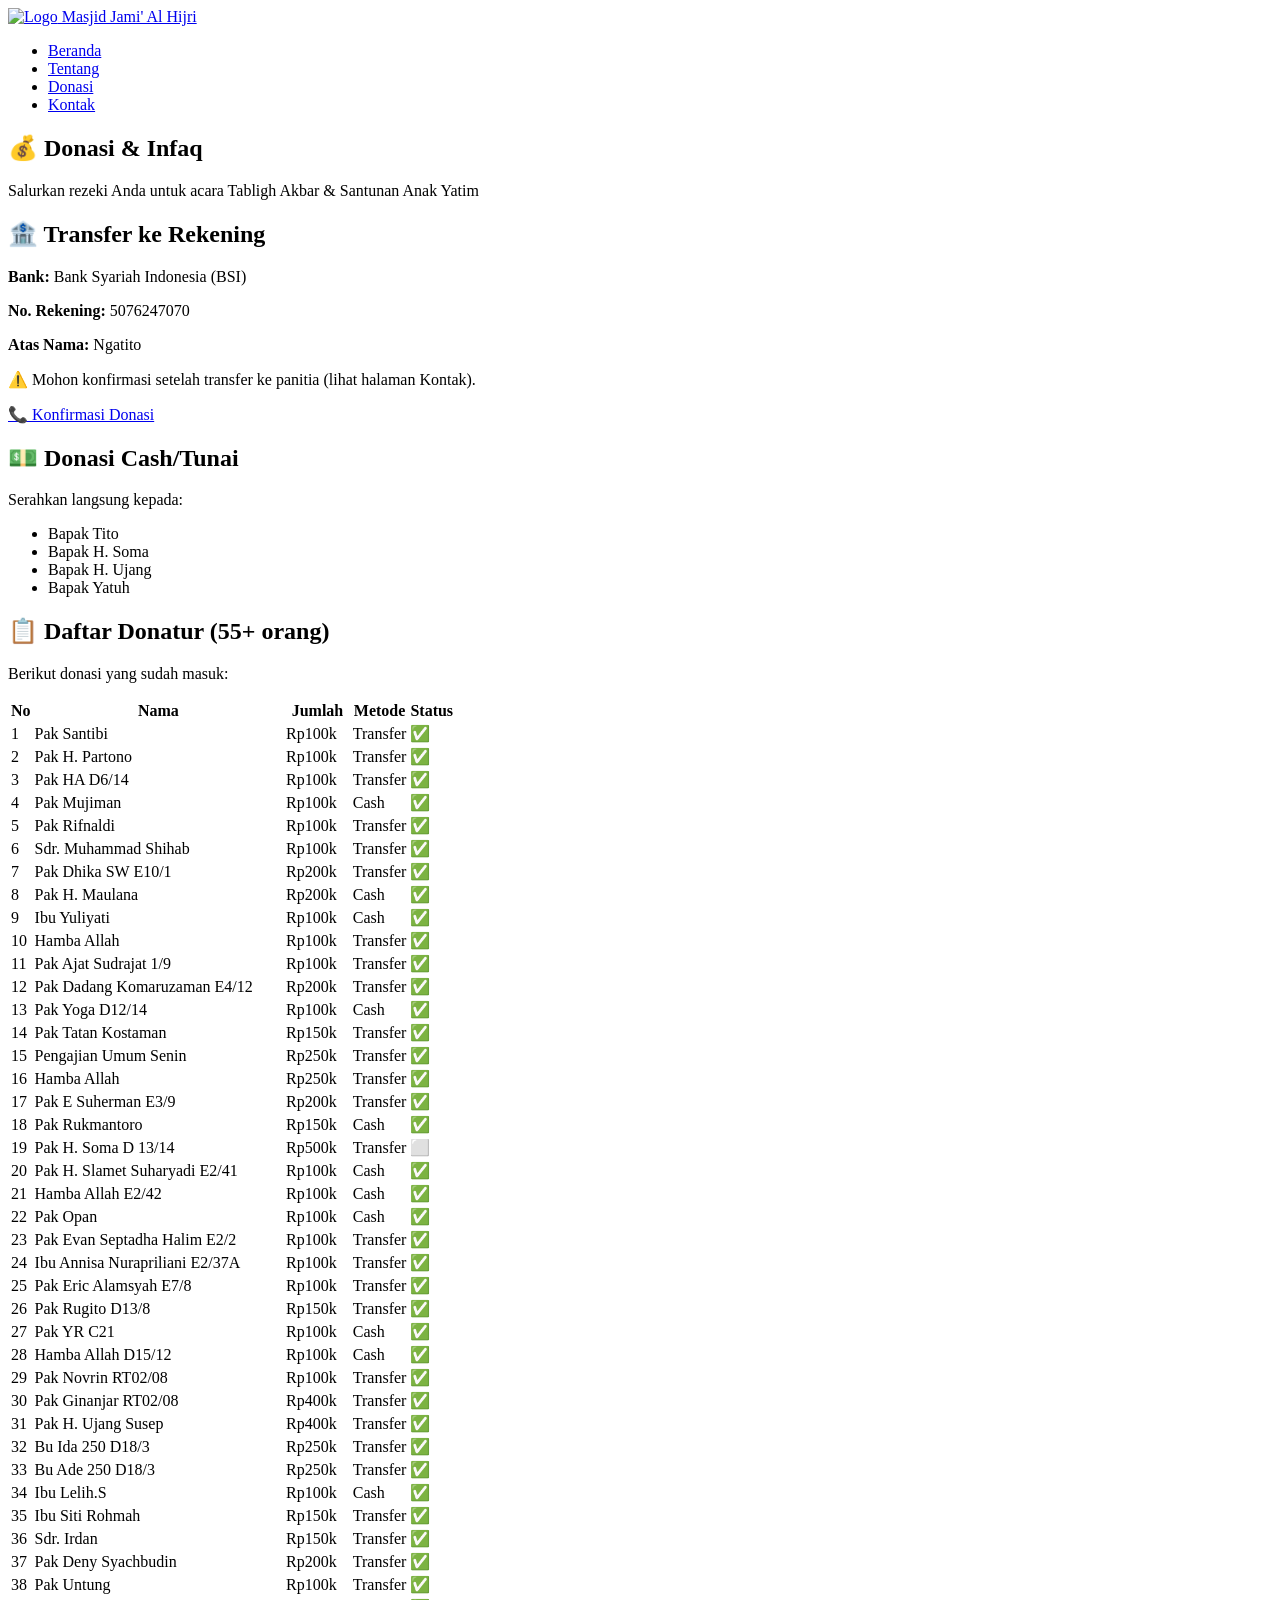
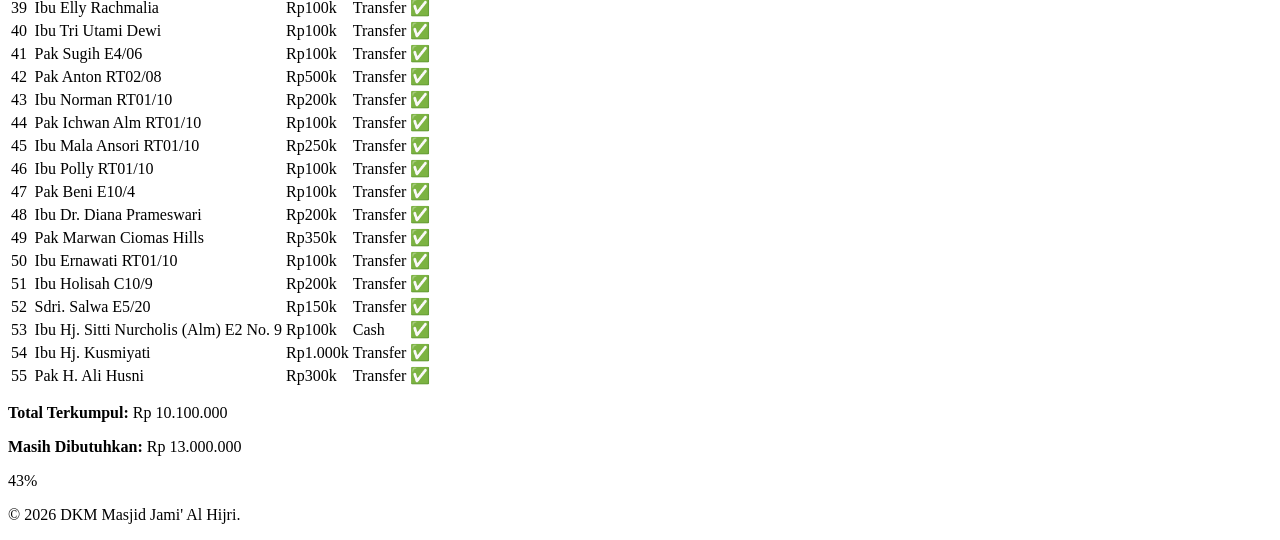
==== donasi.html @ 7be8d569 "Create donasi.html" ====
<!DOCTYPE html>
<html lang="id">
<head>
    <meta charset="UTF-8" />
    <meta name="viewport" content="width=device-width, initial-scale=1.0" />
    <title>Donasi - Masjid Jami' Al Hijri</title>
    <link rel="stylesheet" href="css/style.css" />
    <link href="https://fonts.googleapis.com/css2?family=Inter:opsz@14..32&display=swap" rel="stylesheet" />
</head>
<body>

    <nav class="navbar">
        <div class="container nav-container">
            <a href="index.html" class="logo">
                <img src="images/logo.png" alt="Logo" class="logo-img" />
                Masjid Jami' Al Hijri
            </a>
            <ul class="nav-menu">
                <li><a href="index.html">Beranda</a></li>
                <li><a href="tentang.html">Tentang</a></li>
                <li><a href="donasi.html" class="active">Donasi</a></li>
                <li><a href="kontak.html">Kontak</a></li>
            </ul>
            <div class="hamburger">
                <span></span><span></span><span></span>
            </div>
        </div>
    </nav>

    <section class="page-header">
        <div class="container">
            <h1>💰 Donasi & Infaq</h1>
            <p>Salurkan rezeki Anda untuk acara Tabligh Akbar & Santunan Anak Yatim</p>
        </div>
    </section>

    <section class="donasi-rekening">
        <div class="container">
            <div class="rekening-box">
                <h2>🏦 Transfer ke Rekening</h2>
                <div class="rekening-info">
                    <p><strong>Bank:</strong> Bank Syariah Indonesia (BSI)</p>
                    <p><strong>No. Rekening:</strong> <span class="highlight">5076247070</span></p>
                    <p><strong>Atas Nama:</strong> Ngatito</p>
                </div>
                <p class="rekening-catatan">
                    ⚠️ Mohon konfirmasi setelah transfer ke panitia (lihat halaman Kontak).
                </p>
                <a href="kontak.html" class="btn-primary">📞 Konfirmasi Donasi</a>
            </div>

            <div class="donasi-cash">
                <h2>💵 Donasi Cash/Tunai</h2>
                <p>Serahkan langsung kepada:</p>
                <ul>
                    <li>Bapak Tito</li>
                    <li>Bapak H. Soma</li>
                    <li>Bapak H. Ujang</li>
                    <li>Bapak Yatuh</li>
                </ul>
            </div>
        </div>
    </section>

    <section class="daftar-donatur">
        <div class="container">
            <h2>📋 Daftar Donatur (55+ orang)</h2>
            <p class="donatur-sub">Berikut donasi yang sudah masuk:</p>

            <div class="table-wrapper">
                <table>
                    <thead>
                        <tr>
                            <th>No</th>
                            <th>Nama</th>
                            <th>Jumlah</th>
                            <th>Metode</th>
                            <th>Status</th>
                        </tr>
                    </thead>
                    <tbody>
                        <!-- Data lengkap 55 donatur -->
                        <tr><td>1</td><td>Pak Santibi</td><td>Rp100k</td><td>Transfer</td><td>✅</td></tr>
                        <tr><td>2</td><td>Pak H. Partono</td><td>Rp100k</td><td>Transfer</td><td>✅</td></tr>
                        <tr><td>3</td><td>Pak HA D6/14</td><td>Rp100k</td><td>Transfer</td><td>✅</td></tr>
                        <tr><td>4</td><td>Pak Mujiman</td><td>Rp100k</td><td>Cash</td><td>✅</td></tr>
                        <tr><td>5</td><td>Pak Rifnaldi</td><td>Rp100k</td><td>Transfer</td><td>✅</td></tr>
                        <tr><td>6</td><td>Sdr. Muhammad Shihab</td><td>Rp100k</td><td>Transfer</td><td>✅</td></tr>
                        <tr><td>7</td><td>Pak Dhika SW E10/1</td><td>Rp200k</td><td>Transfer</td><td>✅</td></tr>
                        <tr><td>8</td><td>Pak H. Maulana</td><td>Rp200k</td><td>Cash</td><td>✅</td></tr>
                        <tr><td>9</td><td>Ibu Yuliyati</td><td>Rp100k</td><td>Cash</td><td>✅</td></tr>
                        <tr><td>10</td><td>Hamba Allah</td><td>Rp100k</td><td>Transfer</td><td>✅</td></tr>
                        <tr><td>11</td><td>Pak Ajat Sudrajat 1/9</td><td>Rp100k</td><td>Transfer</td><td>✅</td></tr>
                        <tr><td>12</td><td>Pak Dadang Komaruzaman E4/12</td><td>Rp200k</td><td>Transfer</td><td>✅</td></tr>
                        <tr><td>13</td><td>Pak Yoga D12/14</td><td>Rp100k</td><td>Cash</td><td>✅</td></tr>
                        <tr><td>14</td><td>Pak Tatan Kostaman</td><td>Rp150k</td><td>Transfer</td><td>✅</td></tr>
                        <tr><td>15</td><td>Pengajian Umum Senin</td><td>Rp250k</td><td>Transfer</td><td>✅</td></tr>
                        <tr><td>16</td><td>Hamba Allah</td><td>Rp250k</td><td>Transfer</td><td>✅</td></tr>
                        <tr><td>17</td><td>Pak E Suherman E3/9</td><td>Rp200k</td><td>Transfer</td><td>✅</td></tr>
                        <tr><td>18</td><td>Pak Rukmantoro</td><td>Rp150k</td><td>Cash</td><td>✅</td></tr>
                        <tr><td>19</td><td>Pak H. Soma D 13/14</td><td>Rp500k</td><td>Transfer</td><td>⬜</td></tr>
                        <tr><td>20</td><td>Pak H. Slamet Suharyadi E2/41</td><td>Rp100k</td><td>Cash</td><td>✅</td></tr>
                        <tr><td>21</td><td>Hamba Allah E2/42</td><td>Rp100k</td><td>Cash</td><td>✅</td></tr>
                        <tr><td>22</td><td>Pak Opan</td><td>Rp100k</td><td>Cash</td><td>✅</td></tr>
                        <tr><td>23</td><td>Pak Evan Septadha Halim E2/2</td><td>Rp100k</td><td>Transfer</td><td>✅</td></tr>
                        <tr><td>24</td><td>Ibu Annisa Nurapriliani E2/37A</td><td>Rp100k</td><td>Transfer</td><td>✅</td></tr>
                        <tr><td>25</td><td>Pak Eric Alamsyah E7/8</td><td>Rp100k</td><td>Transfer</td><td>✅</td></tr>
                        <tr><td>26</td><td>Pak Rugito D13/8</td><td>Rp150k</td><td>Transfer</td><td>✅</td></tr>
                        <tr><td>27</td><td>Pak YR C21</td><td>Rp100k</td><td>Cash</td><td>✅</td></tr>
                        <tr><td>28</td><td>Hamba Allah D15/12</td><td>Rp100k</td><td>Cash</td><td>✅</td></tr>
                        <tr><td>29</td><td>Pak Novrin RT02/08</td><td>Rp100k</td><td>Transfer</td><td>✅</td></tr>
                        <tr><td>30</td><td>Pak Ginanjar RT02/08</td><td>Rp400k</td><td>Transfer</td><td>✅</td></tr>
                        <tr><td>31</td><td>Pak H. Ujang Susep</td><td>Rp400k</td><td>Transfer</td><td>✅</td></tr>
                        <tr><td>32</td><td>Bu Ida 250 D18/3</td><td>Rp250k</td><td>Transfer</td><td>✅</td></tr>
                        <tr><td>33</td><td>Bu Ade 250 D18/3</td><td>Rp250k</td><td>Transfer</td><td>✅</td></tr>
                        <tr><td>34</td><td>Ibu Lelih.S</td><td>Rp100k</td><td>Cash</td><td>✅</td></tr>
                        <tr><td>35</td><td>Ibu Siti Rohmah</td><td>Rp150k</td><td>Transfer</td><td>✅</td></tr>
                        <tr><td>36</td><td>Sdr. Irdan</td><td>Rp150k</td><td>Transfer</td><td>✅</td></tr>
                        <tr><td>37</td><td>Pak Deny Syachbudin</td><td>Rp200k</td><td>Transfer</td><td>✅</td></tr>
                        <tr><td>38</td><td>Pak Untung</td><td>Rp100k</td><td>Transfer</td><td>✅</td></tr>
                        <tr><td>39</td><td>Ibu Elly Rachmalia</td><td>Rp100k</td><td>Transfer</td><td>✅</td></tr>
                        <tr><td>40</td><td>Ibu Tri Utami Dewi</td><td>Rp100k</td><td>Transfer</td><td>✅</td></tr>
                        <tr><td>41</td><td>Pak Sugih E4/06</td><td>Rp100k</td><td>Transfer</td><td>✅</td></tr>
                        <tr><td>42</td><td>Pak Anton RT02/08</td><td>Rp500k</td><td>Transfer</td><td>✅</td></tr>
                        <tr><td>43</td><td>Ibu Norman RT01/10</td><td>Rp200k</td><td>Transfer</td><td>✅</td></tr>
                        <tr><td>44</td><td>Pak Ichwan Alm RT01/10</td><td>Rp100k</td><td>Transfer</td><td>✅</td></tr>
                        <tr><td>45</td><td>Ibu Mala Ansori RT01/10</td><td>Rp250k</td><td>Transfer</td><td>✅</td></tr>
                        <tr><td>46</td><td>Ibu Polly RT01/10</td><td>Rp100k</td><td>Transfer</td><td>✅</td></tr>
                        <tr><td>47</td><td>Pak Beni E10/4</td><td>Rp100k</td><td>Transfer</td><td>✅</td></tr>
                        <tr><td>48</td><td>Ibu Dr. Diana Prameswari</td><td>Rp200k</td><td>Transfer</td><td>✅</td></tr>
                        <tr><td>49</td><td>Pak Marwan Ciomas Hills</td><td>Rp350k</td><td>Transfer</td><td>✅</td></tr>
                        <tr><td>50</td><td>Ibu Ernawati RT01/10</td><td>Rp100k</td><td>Transfer</td><td>✅</td></tr>
                        <tr><td>51</td><td>Ibu Holisah C10/9</td><td>Rp200k</td><td>Transfer</td><td>✅</td></tr>
                        <tr><td>52</td><td>Sdri. Salwa E5/20</td><td>Rp150k</td><td>Transfer</td><td>✅</td></tr>
                        <tr><td>53</td><td>Ibu Hj. Sitti Nurcholis (Alm) E2 No. 9</td><td>Rp100k</td><td>Cash</td><td>✅</td></tr>
                        <tr><td>54</td><td>Ibu Hj. Kusmiyati</td><td>Rp1.000k</td><td>Transfer</td><td>✅</td></tr>
                        <tr><td>55</td><td>Pak H. Ali Husni</td><td>Rp300k</td><td>Transfer</td><td>✅</td></tr>
                    </tbody>
                </table>
            </div>

            <div class="donasi-total">
                <p><strong>Total Terkumpul:</strong> Rp 10.100.000</p>
                <p><strong>Masih Dibutuhkan:</strong> Rp 13.000.000</p>
                <div class="progress-bar">
                    <div class="progress-fill" style="width: 43%;">43%</div>
                </div>
            </div>
        </div>
    </section>

    <footer>
        <div class="container footer-container">
            <p>&copy; 2026 DKM Masjid Jami' Al Hijri.</p>
        </div>
    </footer>

    <script src="js/script.js"></script>
</body>
</html>
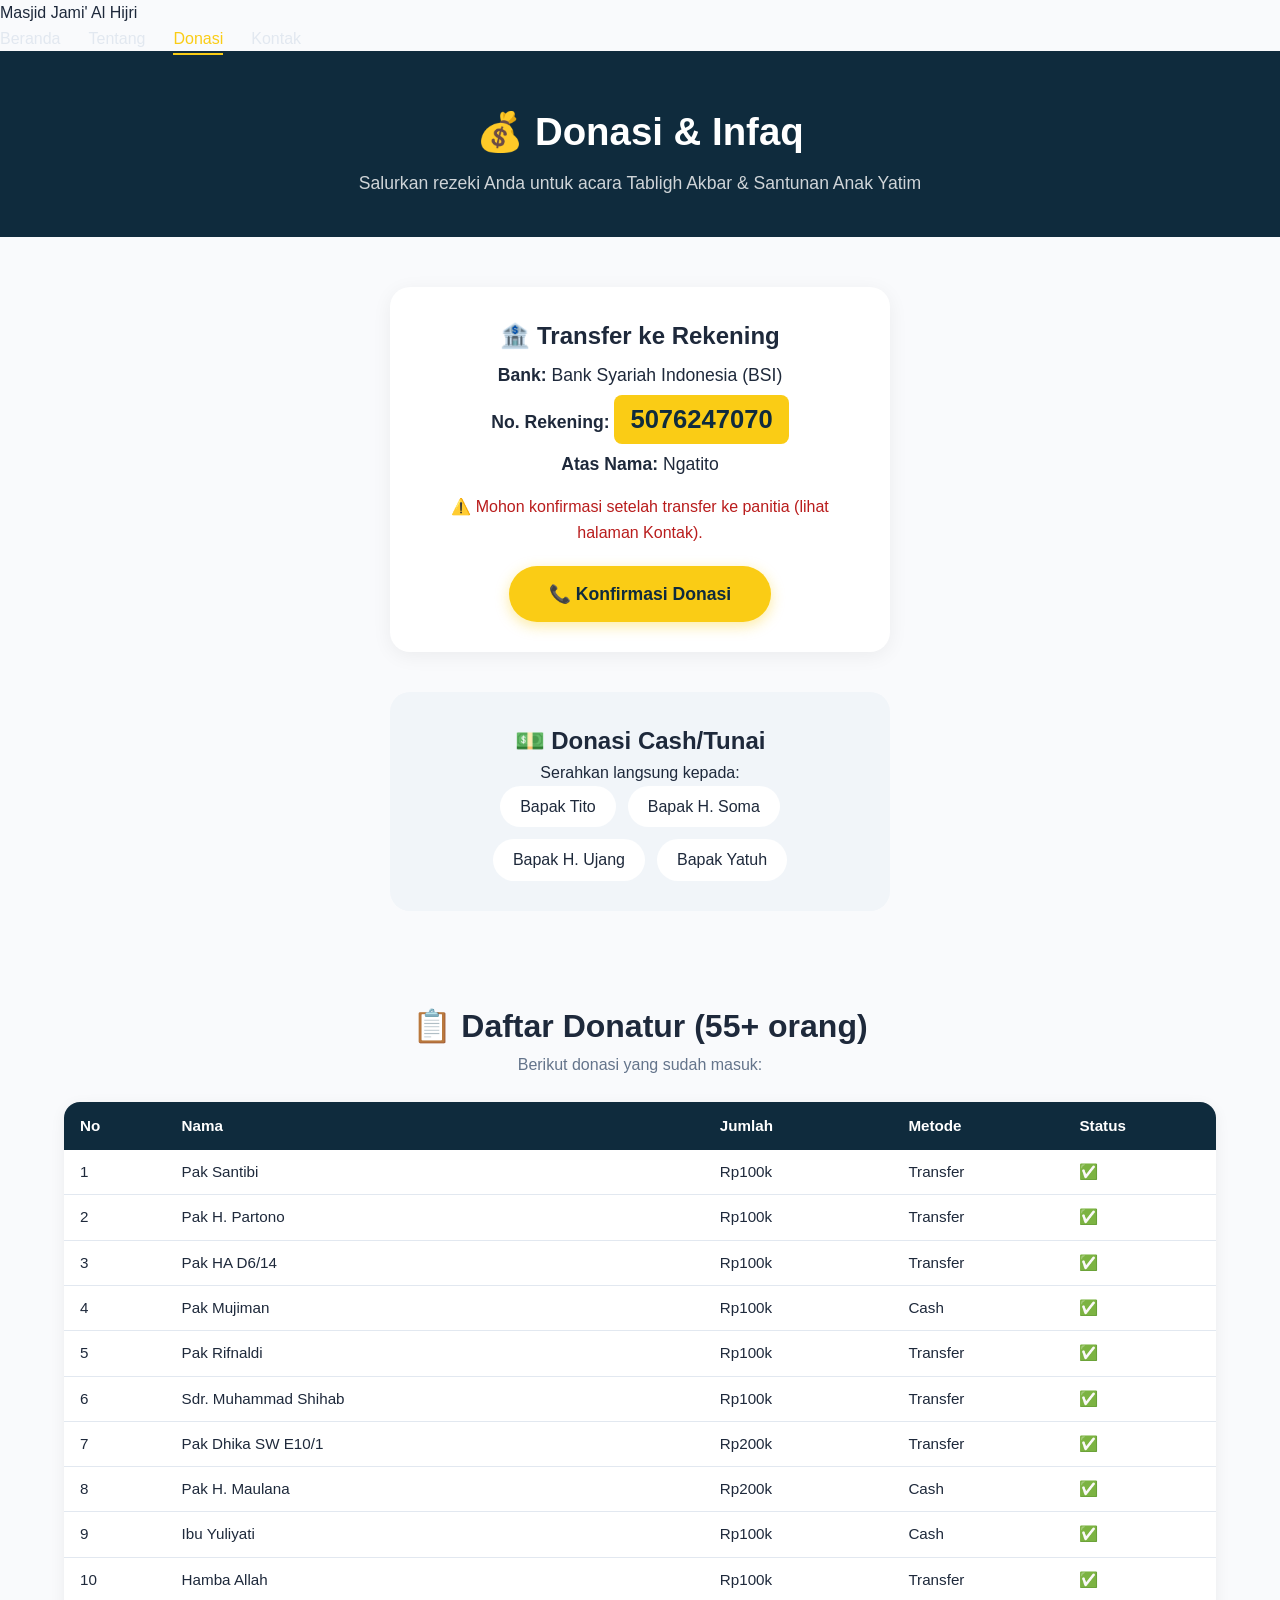
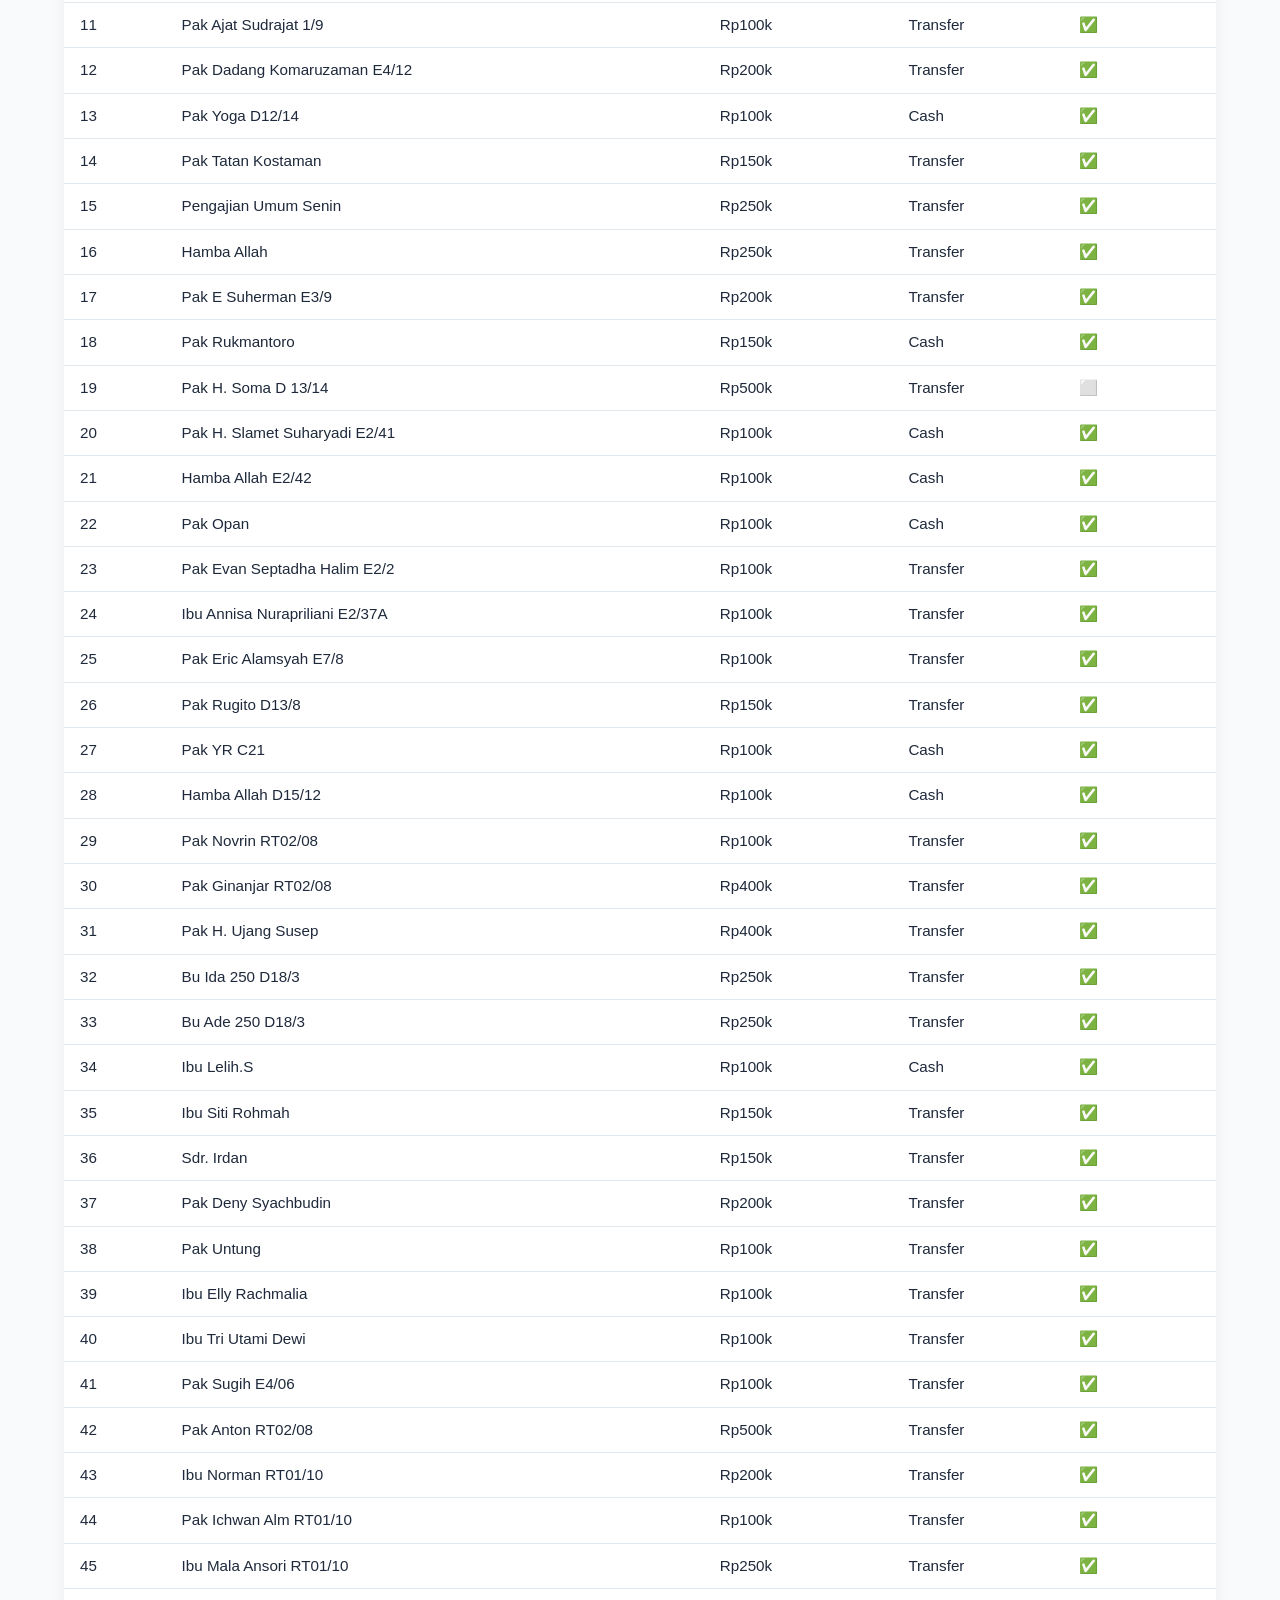
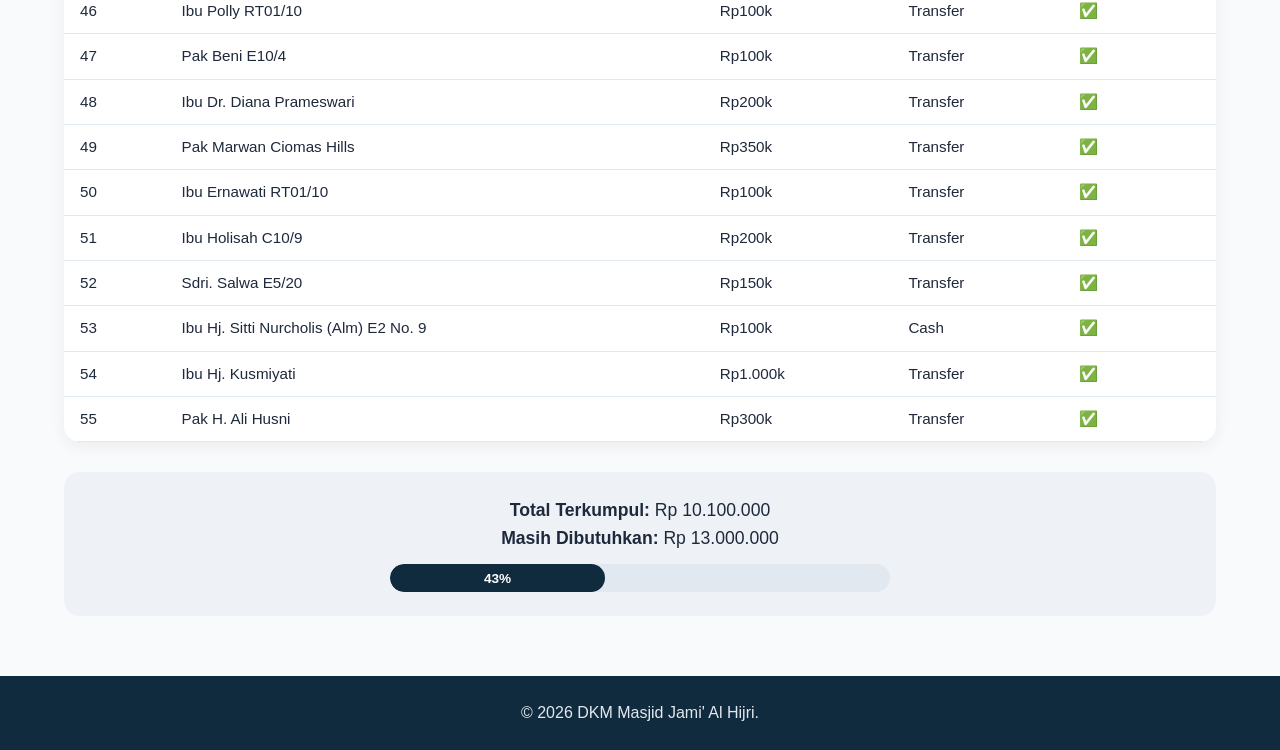
==== commit 3735f901: "Update donasi.html" ====
--- a/donasi.html
+++ b/donasi.html
@@ -9,10 +9,6 @@
 </head>
 <body>
 
-    <nav class="navbar">
-        <div class="container nav-container">
-            <a href="index.html" class="logo">
-                <img src="images/logo.png" alt="Logo" class="logo-img" />
                 Masjid Jami' Al Hijri
             </a>
             <ul class="nav-menu">
--- a/css/style.css
+++ b/css/style.css
@@ -0,0 +1,919 @@
+/* ===== RESET & BASE ===== */
+* {
+    margin: 0;
+    padding: 0;
+    box-sizing: border-box;
+}
+
+body {
+    font-family: 'Inter', sans-serif;
+    background: #f9fafc;
+    color: #1e293b;
+    line-height: 1.6;
+}
+
+.container {
+    width: 90%;
+    max-width: 1200px;
+    margin: 0 auto;
+}
+
+/* ===== NAVBAR ===== */
+.navbar {
+    background: #0f2b3d;
+    padding: 16px 0;
+    box-shadow: 0 4px 12px rgba(0,0,0,0.1);
+    position: sticky;
+    top: 0;
+    z-index: 1000;
+}
+
+.nav-container {
+    display: flex;
+    justify-content: space-between;
+    align-items: center;
+}
+
+.logo {
+    display: flex;
+    align-items: center;
+    gap: 10px;
+    color: #fff;
+    text-decoration: none;
+    font-weight: 700;
+    font-size: 1.2rem;
+}
+
+.logo-img {
+    height: 40px;
+    width: auto;
+}
+
+.nav-menu {
+    display: flex;
+    list-style: none;
+    gap: 28px;
+}
+
+.nav-menu a {
+    color: #e2e8f0;
+    text-decoration: none;
+    font-weight: 500;
+    transition: color 0.3s;
+    padding: 6px 0;
+    border-bottom: 2px solid transparent;
+}
+
+.nav-menu a:hover,
+.nav-menu a.active {
+    color: #facc15;
+    border-bottom-color: #facc15;
+}
+
+/* ===== HAMBURGER ===== */
+.hamburger {
+    display: none;
+    flex-direction: column;
+    gap: 5px;
+    cursor: pointer;
+}
+
+.hamburger span {
+    display: block;
+    width: 28px;
+    height: 3px;
+    background: #fff;
+    border-radius: 4px;
+}
+
+/* ===== HERO ===== */
+.hero {
+    position: relative;
+    min-height: 80vh;
+    background: url('../images/hero-bg.jpg') center/cover no-repeat;
+    display: flex;
+    align-items: center;
+    text-align: center;
+    color: #fff;
+}
+
+.hero-overlay {
+    position: absolute;
+    inset: 0;
+    background: rgba(0, 0, 0, 0.55);
+}
+
+.hero-content {
+    position: relative;
+    z-index: 1;
+    padding: 40px 0;
+}
+
+.hero h1 {
+    font-size: 3rem;
+    font-weight: 700;
+    margin-bottom: 12px;
+}
+
+.hero-sub {
+    font-size: 1.4rem;
+    font-weight: 300;
+    margin-bottom: 20px;
+}
+
+.hero-info {
+    font-size: 1.1rem;
+    background: rgba(255,255,255,0.15);
+    display: inline-block;
+    padding: 16px 32px;
+    border-radius: 12px;
+    backdrop-filter: blur(4px);
+    margin-bottom: 30px;
+}
+
+.hero-info p {
+    margin: 4px 0;
+}
+
+.btn-primary {
+    display: inline-block;
+    background: #facc15;
+    color: #0f2b3d;
+    padding: 14px 40px;
+    border-radius: 40px;
+    font-weight: 700;
+    font-size: 1.1rem;
+    text-decoration: none;
+    transition: all 0.3s;
+    box-shadow: 0 4px 14px rgba(250, 204, 21, 0.4);
+}
+
+.btn-primary:hover {
+    background: #eab308;
+    transform: scale(1.03);
+    box-shadow: 0 6px 20px rgba(250, 204, 21, 0.5);
+}
+
+/* ===== STATS ===== */
+.stats {
+    padding: 40px 0;
+    background: #fff;
+}
+
+.stats-grid {
+    display: grid;
+    grid-template-columns: repeat(4, 1fr);
+    gap: 24px;
+    text-align: center;
+}
+
+.stat-item {
+    padding: 20px;
+    background: #f8fafc;
+    border-radius: 16px;
+    border: 1px solid #e2e8f0;
+}
+
+.stat-number {
+    display: block;
+    font-size: 2rem;
+    font-weight: 700;
+    color: #0f2b3d;
+}
+
+.stat-label {
+    font-size: 0.95rem;
+    color: #64748b;
+}
+
+/* ===== INFO RINGKAS ===== */
+.info-ringkas {
+    padding: 60px 0;
+    background: #f1f5f9;
+    text-align: center;
+}
+
+.info-ringkas h2 {
+    font-size: 2rem;
+    margin-bottom: 16px;
+}
+
+.info-ringkas > p {
+    max-width: 700px;
+    margin: 0 auto 40px;
+    color: #475569;
+}
+
+.info-grid {
+    display: grid;
+    grid-template-columns: repeat(auto-fit, minmax(220px, 1fr));
+    gap: 30px;
+}
+
+.info-card {
+    background: #fff;
+    padding: 30px 20px;
+    border-radius: 20px;
+    box-shadow: 0 4px 12px rgba(0,0,0,0.06);
+    transition: transform 0.3s;
+}
+
+.info-card:hover {
+    transform: translateY(-6px);
+}
+
+.info-card img {
+    width: 60px;
+    height: auto;
+    margin-bottom: 12px;
+}
+
+.info-card h3 {
+    margin-bottom: 8px;
+    color: #0f2b3d;
+}
+
+/* ===== PAGE HEADER ===== */
+.page-header {
+    background: #0f2b3d;
+    color: #fff;
+    padding: 50px 0 40px;
+    text-align: center;
+}
+
+.page-header h1 {
+    font-size: 2.4rem;
+    margin-bottom: 6px;
+}
+
+.page-header p {
+    font-size: 1.1rem;
+    opacity: 0.8;
+}
+
+/* ===== TENTANG ===== */
+.tentang-content {
+    padding: 50px 0;
+}
+
+.tentang-grid {
+    display: grid;
+    grid-template-columns: 1fr 1fr;
+    gap: 40px;
+    align-items: center;
+}
+
+.tentang-text h2 {
+    font-size: 2rem;
+    margin-bottom: 16px;
+    color: #0f2b3d;
+}
+
+.tentang-text ul {
+    list-style: none;
+    padding: 0;
+    margin: 16px 0;
+}
+
+.tentang-text ul li {
+    padding: 6px 0;
+    border-bottom: 1px solid #e2e8f0;
+}
+
+.tentang-image img {
+    width: 100%;
+    border-radius: 20px;
+    box-shadow: 0 8px 24px rgba(0,0,0,0.12);
+}
+
+/* ===== TENTANG - LOKASI & MAPS ===== */
+.tentang-lokasi {
+    margin: 50px 0 40px;
+    padding: 30px;
+    background: #fff;
+    border-radius: 20px;
+    box-shadow: 0 4px 16px rgba(0,0,0,0.06);
+    text-align: center;
+}
+
+.tentang-lokasi h3 {
+    font-size: 1.6rem;
+    margin-bottom: 8px;
+    color: #0f2b3d;
+}
+
+.tentang-lokasi p {
+    color: #475569;
+}
+
+.map-container {
+    margin-top: 16px;
+    border-radius: 16px;
+    overflow: hidden;
+    box-shadow: 0 4px 12px rgba(0,0,0,0.1);
+}
+
+/* ===== TENTANG - KONTAK PANITIA ===== */
+.tentang-kontak-panitia {
+    margin: 40px 0;
+    padding: 30px;
+    background: #f1f5f9;
+    border-radius: 20px;
+    text-align: center;
+}
+
+.tentang-kontak-panitia h3 {
+    font-size: 1.6rem;
+    margin-bottom: 8px;
+    color: #0f2b3d;
+}
+
+.tentang-kontak-panitia > p {
+    color: #475569;
+    margin-bottom: 16px;
+}
+
+.kontak-grid-mini {
+    display: grid;
+    grid-template-columns: repeat(auto-fit, minmax(200px, 1fr));
+    gap: 16px;
+    margin: 20px 0;
+}
+
+.kontak-card {
+    display: flex;
+    align-items: center;
+    gap: 12px;
+    background: #fff;
+    padding: 14px 18px;
+    border-radius: 40px;
+    box-shadow: 0 2px 8px rgba(0,0,0,0.06);
+    justify-content: center;
+}
+
+.kontak-card .icon {
+    font-size: 1.4rem;
+}
+
+.kontak-card a {
+    color: #0f2b3d;
+    text-decoration: none;
+    font-weight: 500;
+}
+
+.kontak-card a:hover {
+    color: #facc15;
+}
+
+.tentang-kontak-panitia .note {
+    margin-top: 12px;
+    color: #475569;
+}
+
+.tentang-kontak-panitia .note a {
+    color: #0f2b3d;
+    font-weight: 600;
+    text-decoration: underline;
+}
+
+.tentang-kontak-panitia .note a:hover {
+    color: #facc15;
+}
+
+/* ===== TENTANG - DONATUR RINGKASAN ===== */
+.tentang-donatur {
+    margin-top: 50px;
+    padding: 30px;
+    background: #eef2f6;
+    border-radius: 20px;
+    text-align: center;
+}
+
+.tentang-donatur h3 {
+    font-size: 1.5rem;
+    margin-bottom: 10px;
+    color: #0f2b3d;
+}
+
+.tentang-donatur p {
+    color: #1e293b;
+}
+
+.tentang-donatur .progress-bar {
+    max-width: 400px;
+    margin: 12px auto;
+}
+
+/* ===== DONASI ===== */
+.donasi-rekening {
+    padding: 50px 0;
+}
+
+.rekening-box {
+    background: #fff;
+    padding: 30px;
+    border-radius: 20px;
+    box-shadow: 0 4px 20px rgba(0,0,0,0.06);
+    text-align: center;
+    max-width: 500px;
+    margin: 0 auto 40px;
+}
+
+.rekening-info p {
+    font-size: 1.1rem;
+    margin: 6px 0;
+}
+
+.highlight {
+    font-size: 1.6rem;
+    font-weight: 700;
+    color: #0f2b3d;
+    background: #facc15;
+    padding: 4px 16px;
+    border-radius: 8px;
+    display: inline-block;
+}
+
+.rekening-catatan {
+    margin: 16px 0 20px;
+    color: #b91c1c;
+    font-weight: 500;
+}
+
+.donasi-cash {
+    background: #f1f5f9;
+    padding: 30px;
+    border-radius: 20px;
+    text-align: center;
+    max-width: 500px;
+    margin: 0 auto;
+}
+
+.donasi-cash ul {
+    list-style: none;
+    padding: 0;
+    display: flex;
+    flex-wrap: wrap;
+    justify-content: center;
+    gap: 12px;
+}
+
+.donasi-cash ul li {
+    background: #fff;
+    padding: 8px 20px;
+    border-radius: 40px;
+    font-weight: 500;
+}
+
+/* ===== TABEL DONATUR ===== */
+.daftar-donatur {
+    padding: 40px 0;
+}
+
+.daftar-donatur h2 {
+    text-align: center;
+    font-size: 2rem;
+}
+
+.donatur-sub {
+    text-align: center;
+    color: #64748b;
+    margin-bottom: 24px;
+}
+
+.table-wrapper {
+    overflow-x: auto;
+    border-radius: 16px;
+    box-shadow: 0 4px 16px rgba(0,0,0,0.06);
+}
+
+table {
+    width: 100%;
+    border-collapse: collapse;
+    background: #fff;
+    font-size: 0.95rem;
+}
+
+table th {
+    background: #0f2b3d;
+    color: #fff;
+    padding: 12px 16px;
+    text-align: left;
+}
+
+table td {
+    padding: 10px 16px;
+    border-bottom: 1px solid #e2e8f0;
+}
+
+table tr:hover {
+    background: #f8fafc;
+}
+
+.donasi-total {
+    margin-top: 30px;
+    text-align: center;
+    padding: 24px;
+    background: #eef2f6;
+    border-radius: 16px;
+}
+
+.donasi-total p {
+    font-size: 1.1rem;
+}
+
+.progress-bar {
+    width: 100%;
+    max-width: 500px;
+    height: 28px;
+    background: #e2e8f0;
+    border-radius: 40px;
+    margin: 12px auto 0;
+    overflow: hidden;
+}
+
+.progress-fill {
+    height: 100%;
+    background: #0f2b3d;
+    color: #fff;
+    font-weight: 700;
+    font-size: 0.85rem;
+    display: flex;
+    align-items: center;
+    justify-content: center;
+    border-radius: 40px;
+}
+
+/* ===== KONTAK ===== */
+.kontak-content {
+    padding: 50px 0;
+}
+
+.kontak-grid {
+    display: grid;
+    grid-template-columns: 1fr 1fr;
+    gap: 40px;
+}
+
+.kontak-info,
+.kontak-cash {
+    background: #fff;
+    padding: 30px;
+    border-radius: 20px;
+    box-shadow: 0 4px 16px rgba(0,0,0,0.06);
+}
+
+.kontak-info h2,
+.kontak-cash h2 {
+    color: #0f2b3d;
+    margin-bottom: 16px;
+}
+
+.kontak-item {
+    display: flex;
+    align-items: center;
+    gap: 16px;
+    padding: 12px 0;
+    border-bottom: 1px solid #e2e8f0;
+}
+
+.kontak-item .icon {
+    font-size: 1.6rem;
+}
+
+.kontak-item a {
+    color: #0f2b3d;
+    text-decoration: none;
+    font-weight: 500;
+}
+
+.kontak-item a:hover {
+    color: #facc15;
+}
+
+.kontak-cash ul {
+    list-style: none;
+    padding: 0;
+}
+
+.kontak-cash ul li {
+    padding: 6px 0;
+}
+
+.kontak-rekening {
+    margin-top: 40px;
+}
+
+.kontak-rekening .rekening-box {
+    max-width: 100%;
+}
+
+.kontak-rekening h2 {
+    text-align: center;
+    color: #0f2b3d;
+    margin-bottom: 16px;
+}
+
+/* ===== FOOTER ===== */
+footer {
+    background: #0f2b3d;
+    color: #e2e8f0;
+    text-align: center;
+    padding: 24px 0;
+    margin-top: 20px;
+}
+
+/* ============================================================
+   ===== RESPONSIVE =====
+   ============================================================ */
+
+/* Tablet & Mobile besar */
+@media (max-width: 992px) {
+    .tentang-grid {
+        grid-template-columns: 1fr;
+        gap: 30px;
+    }
+
+    .tentang-image {
+        order: -1;
+    }
+
+    .tentang-image img {
+        max-height: 400px;
+        object-fit: cover;
+    }
+}
+
+/* Mobile */
+@media (max-width: 768px) {
+    /* Navbar */
+    .nav-menu {
+        display: none;
+        flex-direction: column;
+        background: #0f2b3d;
+        position: absolute;
+        top: 70px;
+        left: 0;
+        width: 100%;
+        padding: 20px;
+        gap: 16px;
+        box-shadow: 0 8px 16px rgba(0,0,0,0.2);
+    }
+
+    .nav-menu.open {
+        display: flex;
+    }
+
+    .hamburger {
+        display: flex;
+    }
+
+    /* Hero */
+    .hero {
+        min-height: 60vh;
+    }
+
+    .hero h1 {
+        font-size: 2rem;
+    }
+
+    .hero-sub {
+        font-size: 1.1rem;
+    }
+
+    .hero-info {
+        font-size: 0.95rem;
+        padding: 12px 20px;
+    }
+
+    /* Stats */
+    .stats-grid {
+        grid-template-columns: 1fr 1fr;
+        gap: 16px;
+    }
+
+    .stat-number {
+        font-size: 1.5rem;
+    }
+
+    /* Tentang */
+    .tentang-content {
+        padding: 30px 0;
+    }
+
+    .tentang-text h2 {
+        font-size: 1.6rem;
+    }
+
+    .tentang-lokasi {
+        padding: 20px;
+        margin: 30px 0;
+    }
+
+    .tentang-lokasi h3 {
+        font-size: 1.3rem;
+    }
+
+    .map-container iframe {
+        height: 250px;
+    }
+
+    .tentang-kontak-panitia {
+        padding: 20px;
+        margin: 30px 0;
+    }
+
+    .tentang-kontak-panitia h3 {
+        font-size: 1.3rem;
+    }
+
+    .kontak-grid-mini {
+        grid-template-columns: 1fr;
+        gap: 10px;
+    }
+
+    .kontak-card {
+        justify-content: flex-start;
+        padding: 12px 16px;
+    }
+
+    .tentang-donatur {
+        padding: 20px;
+        margin-top: 30px;
+    }
+
+    .tentang-donatur h3 {
+        font-size: 1.2rem;
+    }
+
+    /* Donasi */
+    .donasi-rekening {
+        padding: 30px 0;
+    }
+
+    .rekening-box {
+        padding: 20px;
+        margin: 0 auto 30px;
+    }
+
+    .highlight {
+        font-size: 1.2rem;
+        padding: 2px 12px;
+    }
+
+    .donasi-cash {
+        padding: 20px;
+    }
+
+    /* Tabel Donatur */
+    .daftar-donatur {
+        padding: 30px 0;
+    }
+
+    .daftar-donatur h2 {
+        font-size: 1.6rem;
+    }
+
+    table {
+        font-size: 0.85rem;
+    }
+
+    table th,
+    table td {
+        padding: 8px 12px;
+    }
+
+    /* Kontak */
+    .kontak-content {
+        padding: 30px 0;
+    }
+
+    .kontak-grid {
+        grid-template-columns: 1fr;
+        gap: 24px;
+    }
+
+    .kontak-info,
+    .kontak-cash {
+        padding: 20px;
+    }
+
+    /* Page Header */
+    .page-header {
+        padding: 30px 0 24px;
+    }
+
+    .page-header h1 {
+        font-size: 1.8rem;
+    }
+
+    /* Info Ringkas */
+    .info-ringkas {
+        padding: 40px 0;
+    }
+
+    .info-ringkas h2 {
+        font-size: 1.6rem;
+    }
+
+    .info-grid {
+        grid-template-columns: 1fr;
+        gap: 20px;
+    }
+}
+
+/* Mobile kecil */
+@media (max-width: 480px) {
+    .stats-grid {
+        grid-template-columns: 1fr;
+    }
+
+    .hero h1 {
+        font-size: 1.6rem;
+    }
+
+    .hero-sub {
+        font-size: 1rem;
+    }
+
+    .hero-info {
+        font-size: 0.85rem;
+        padding: 10px 16px;
+    }
+
+    .btn-primary {
+        padding: 12px 28px;
+        font-size: 1rem;
+    }
+
+    .logo {
+        font-size: 1rem;
+    }
+
+    .logo-img {
+        height: 32px;
+    }
+
+    .container {
+        width: 95%;
+    }
+
+    .rekening-info p {
+        font-size: 0.95rem;
+    }
+
+    .highlight {
+        font-size: 1rem;
+    }
+
+    .tentang-text ul li {
+        font-size: 0.95rem;
+    }
+
+    .map-container iframe {
+        height: 200px;
+    }
+
+    .kontak-card {
+        font-size: 0.9rem;
+    }
+
+    .kontak-card .icon {
+        font-size: 1.2rem;
+    }
+
+    .donasi-cash ul li {
+        font-size: 0.9rem;
+        padding: 6px 14px;
+    }
+
+    table {
+        font-size: 0.75rem;
+    }
+
+    table th,
+    table td {
+        padding: 6px 8px;
+    }
+}
+
+/* ===== UTILITY ===== */
+.text-center {
+    text-align: center;
+}
+
+.mt-16 {
+    margin-top: 16px;
+}
+
+.mt-24 {
+    margin-top: 24px;
+}
+
+.mb-16 {
+    margin-bottom: 16px;
+}
+
+.mb-24 {
+    margin-bottom: 24px;
+}
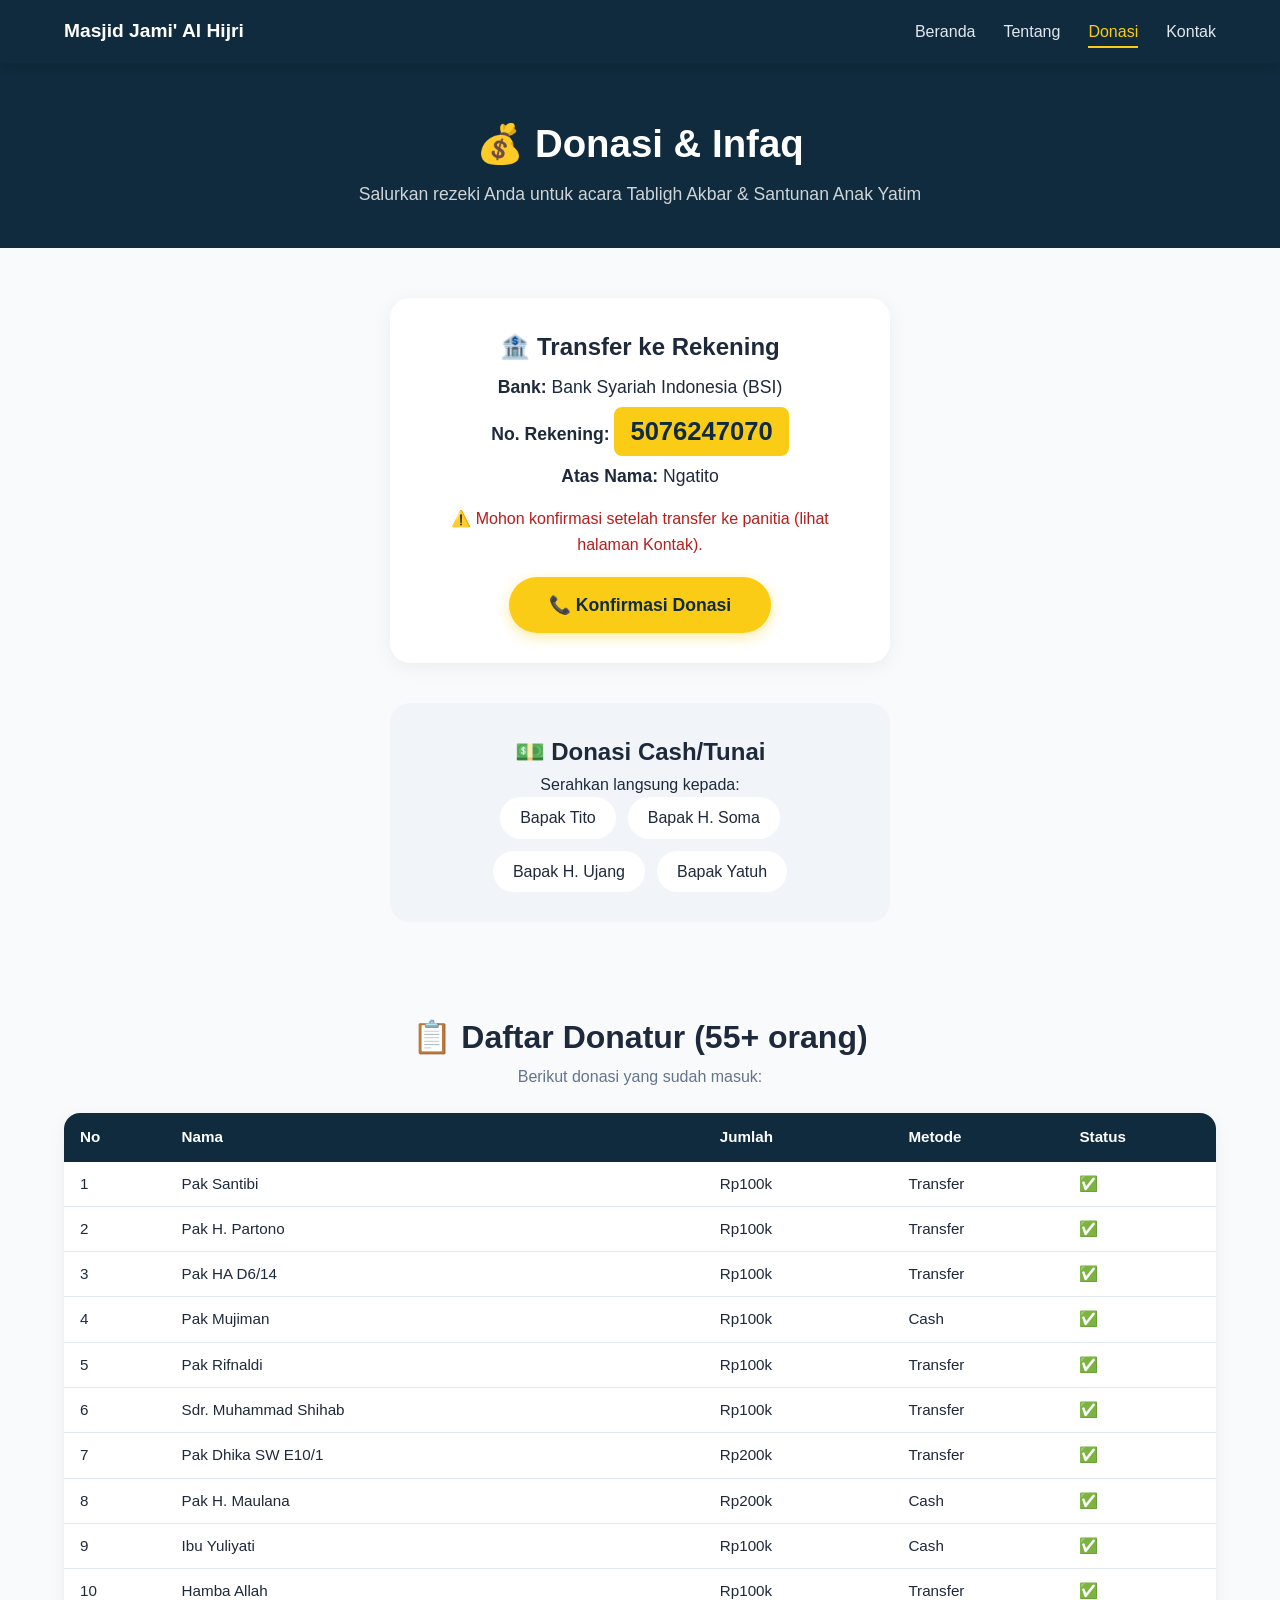
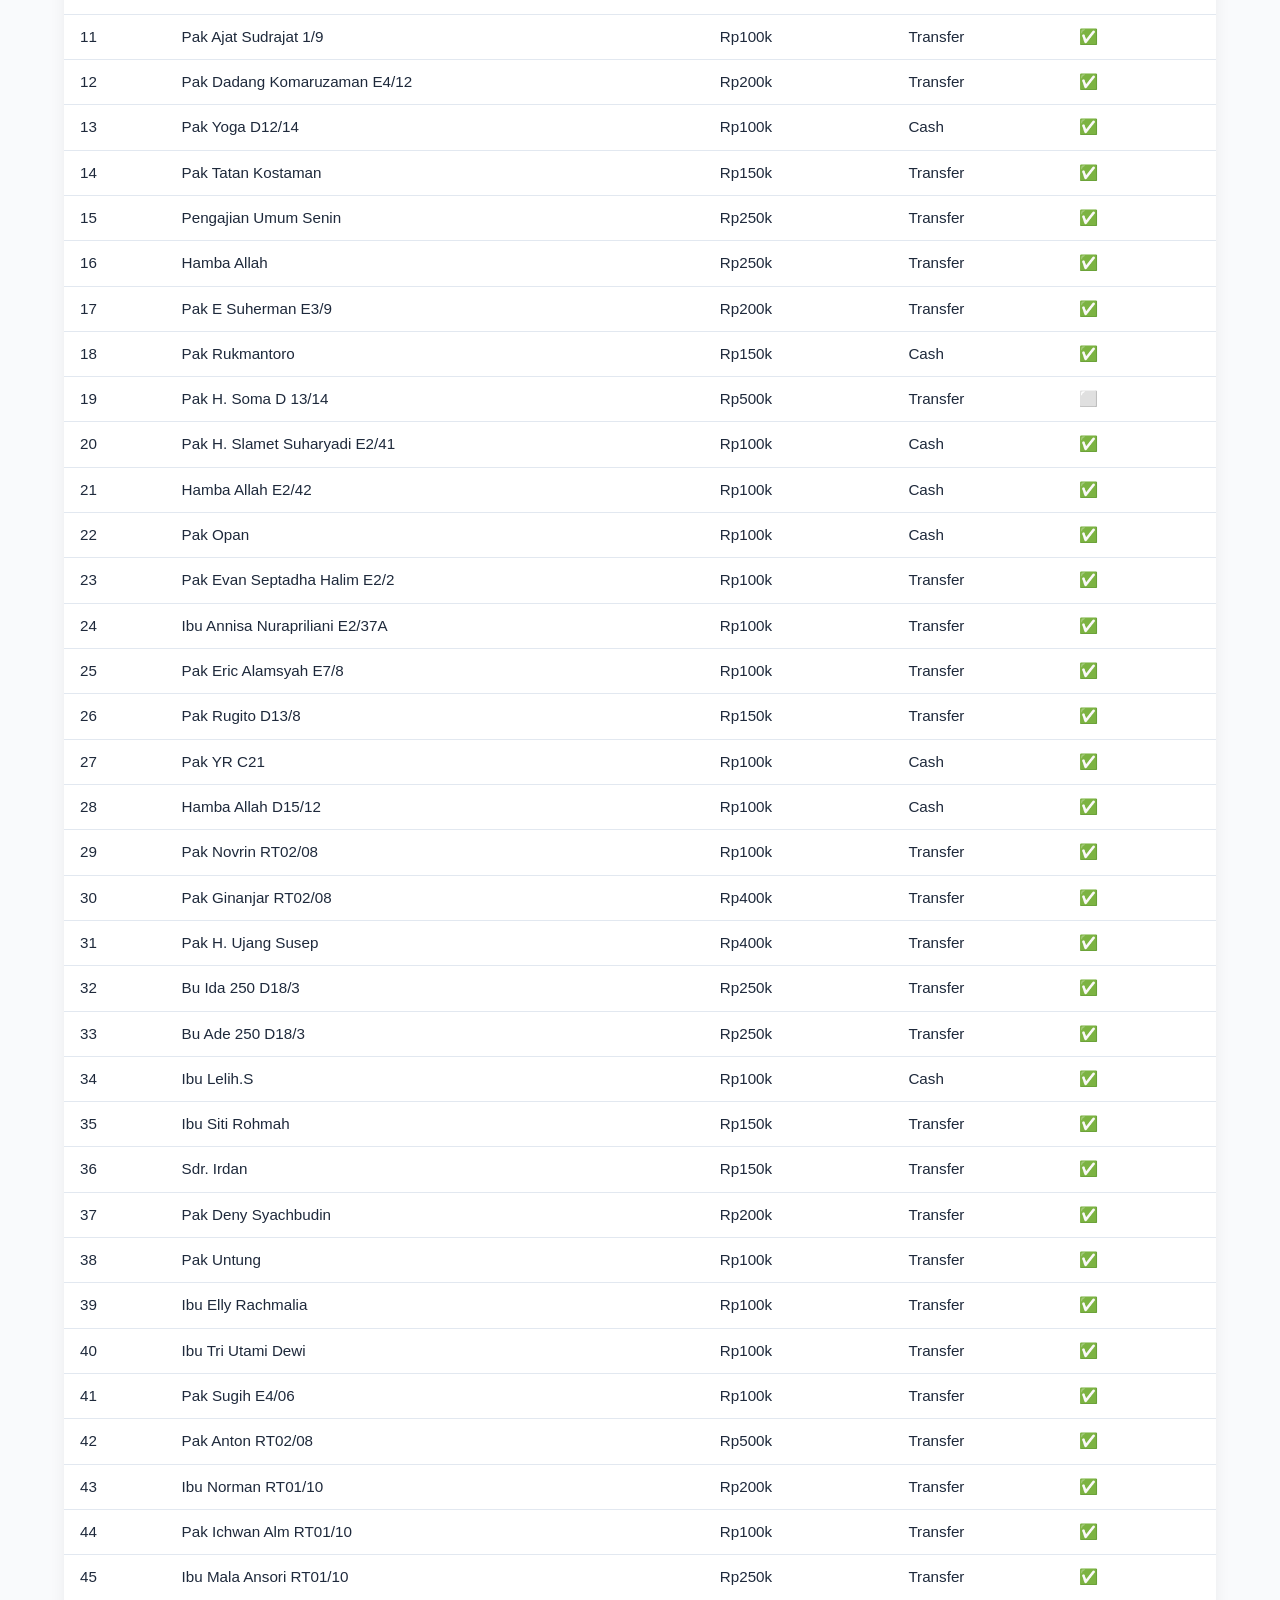
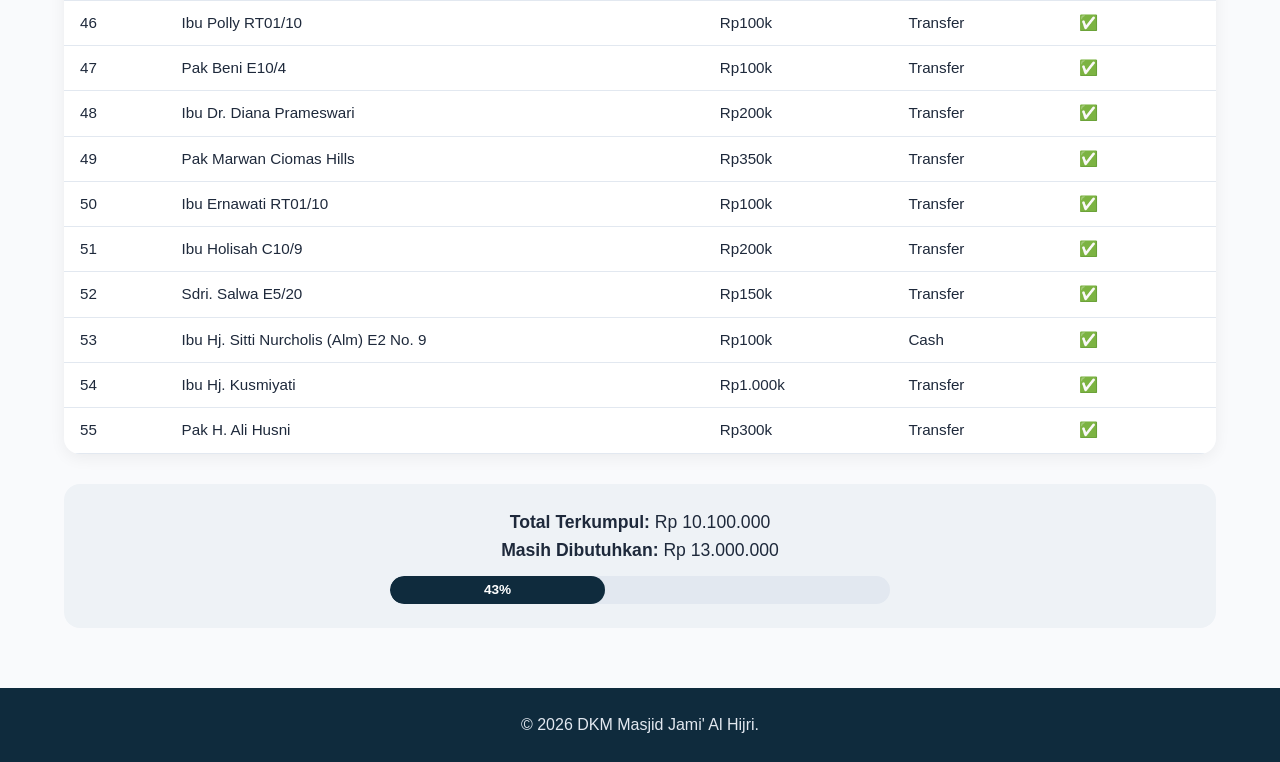
==== commit e9ff5774: "Update donasi.html" ====
--- a/donasi.html
+++ b/donasi.html
@@ -9,6 +9,9 @@
 </head>
 <body>
 
+    <nav class="navbar">
+        <div class="container nav-container">
+            <a href="index.html" class="logo">
                 Masjid Jami' Al Hijri
             </a>
             <ul class="nav-menu">
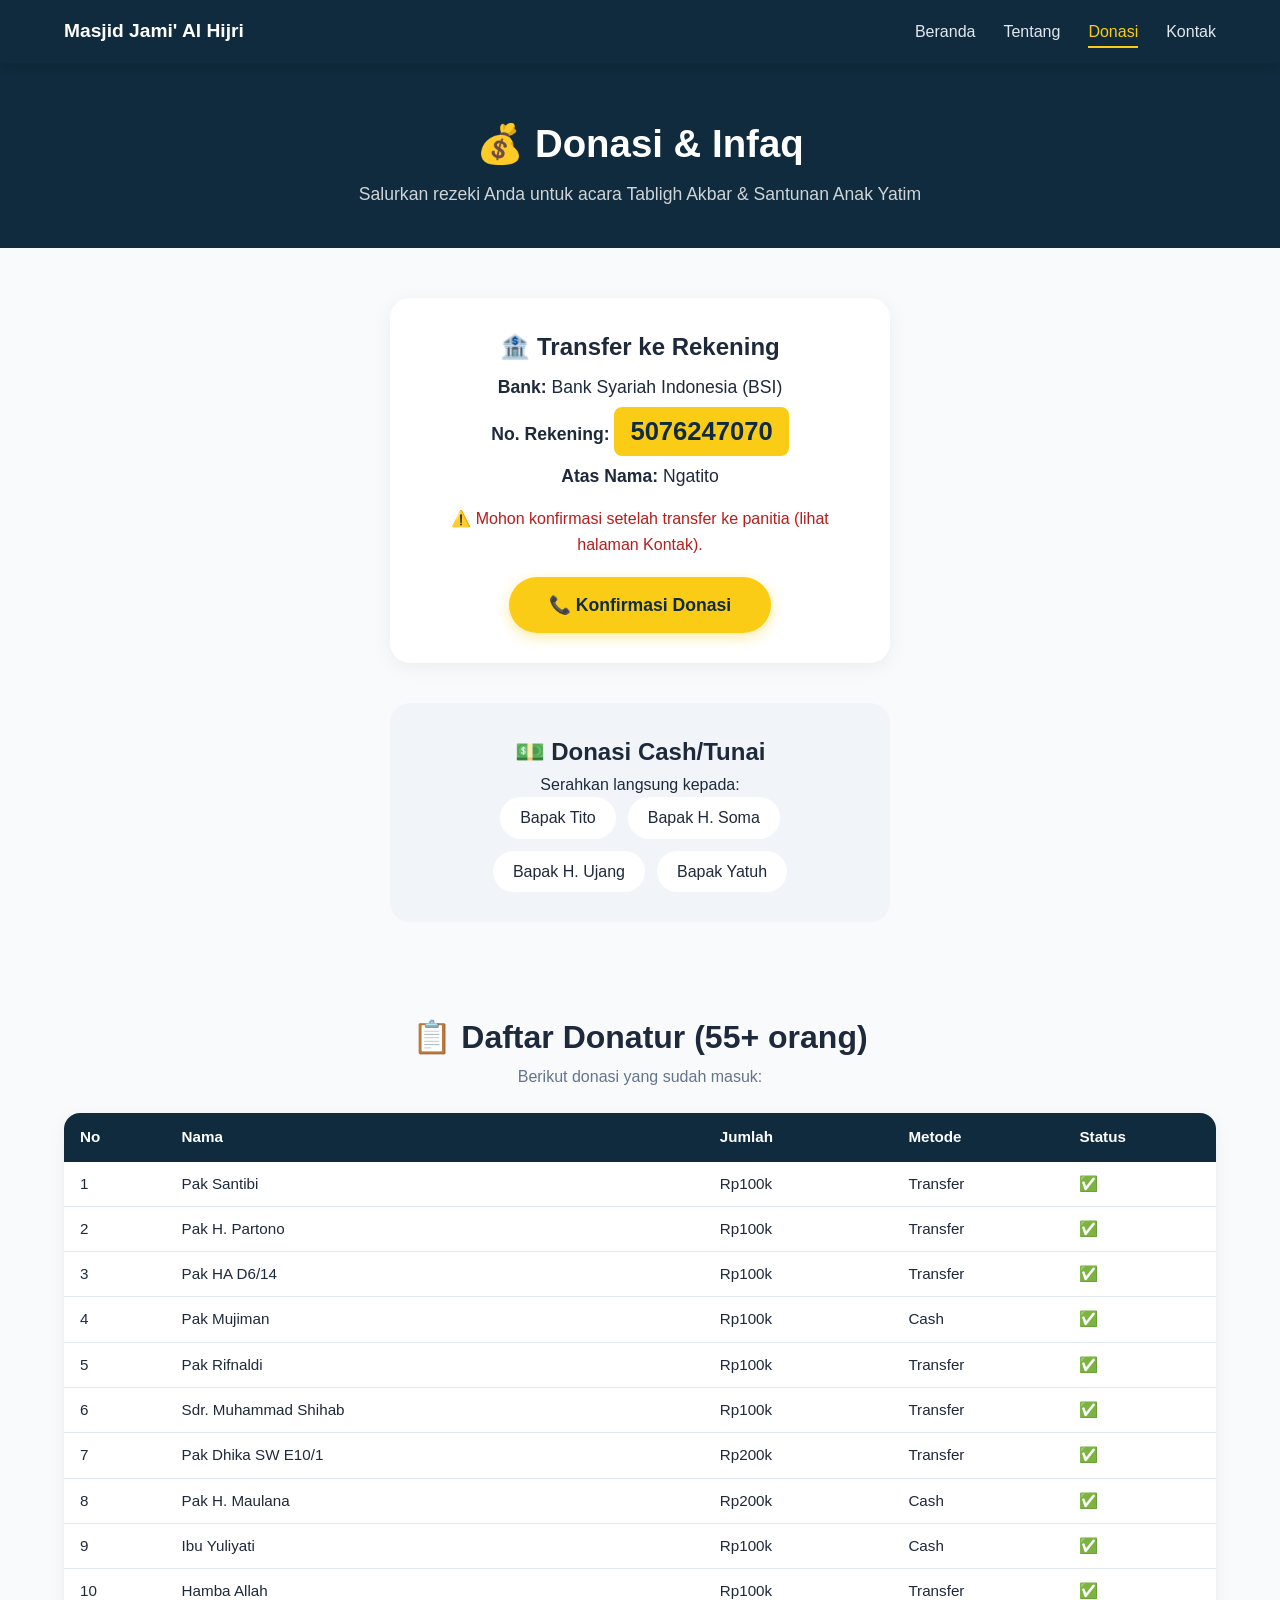
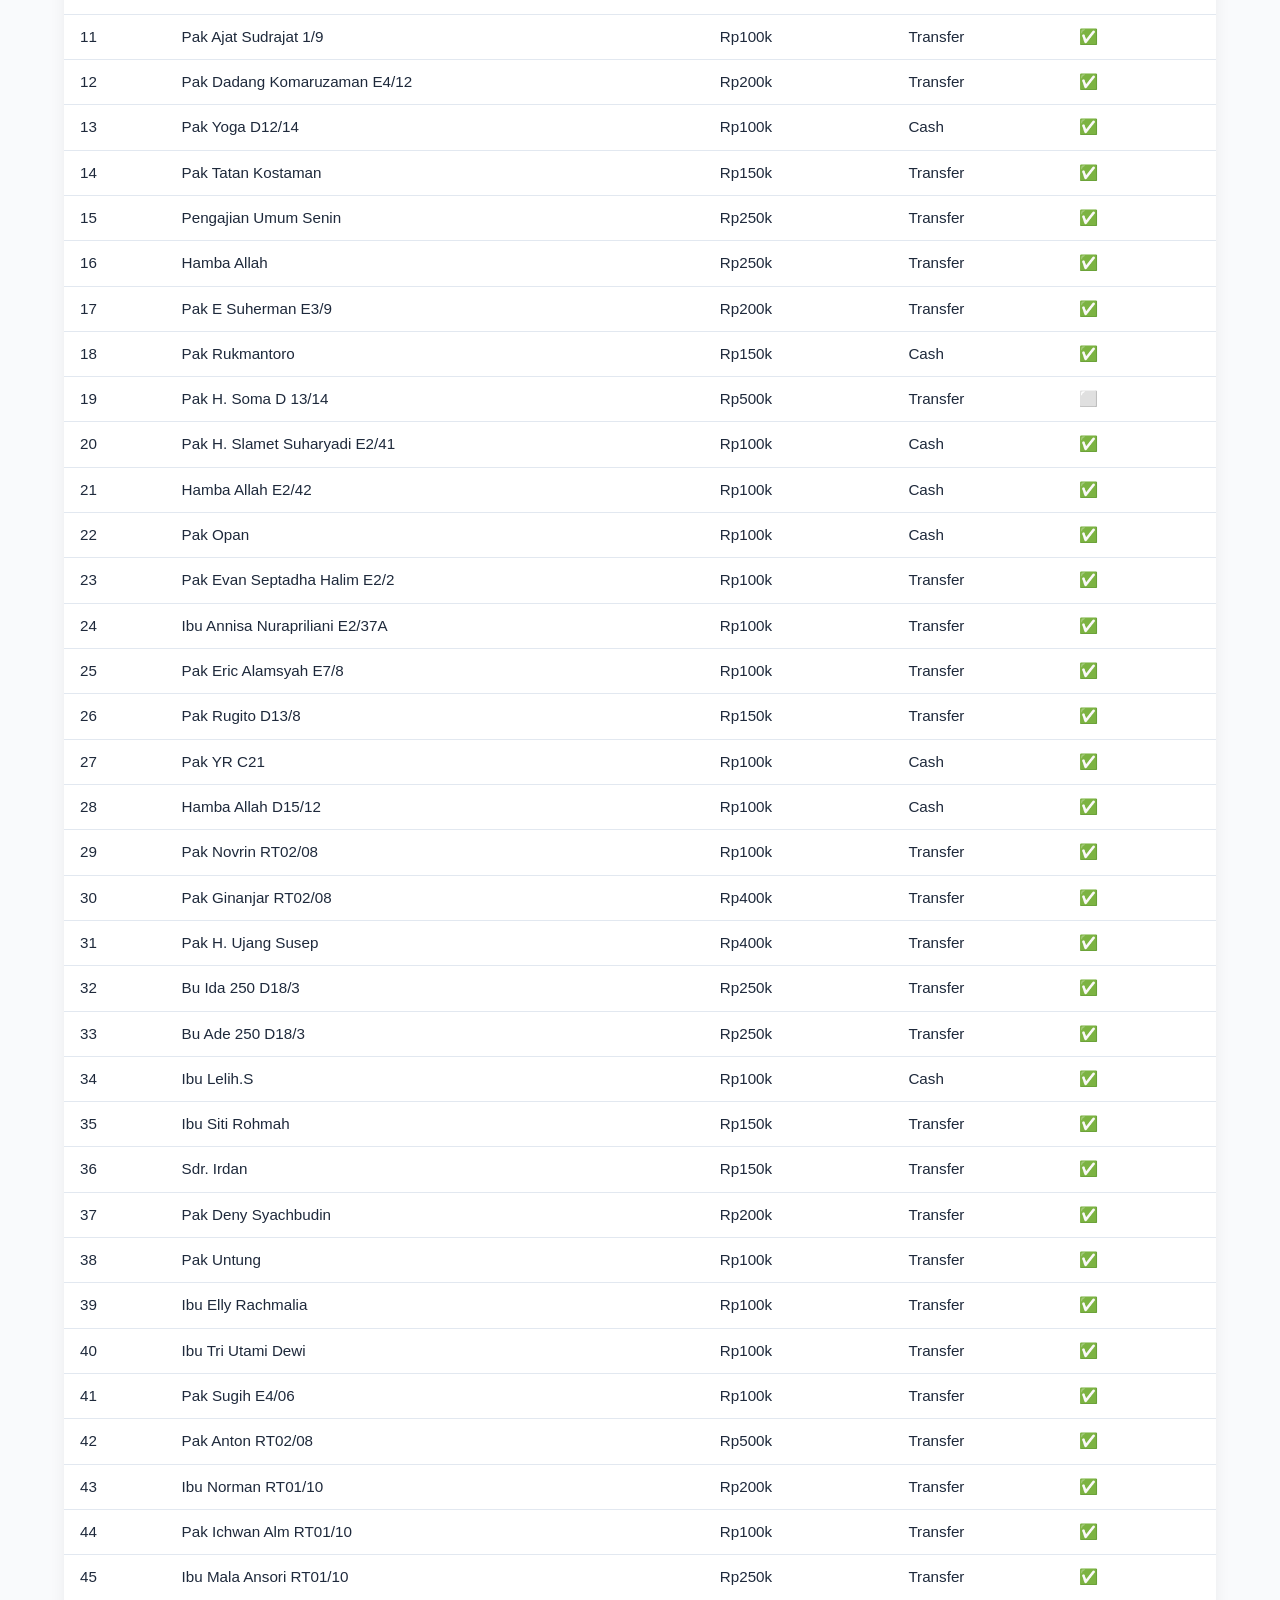
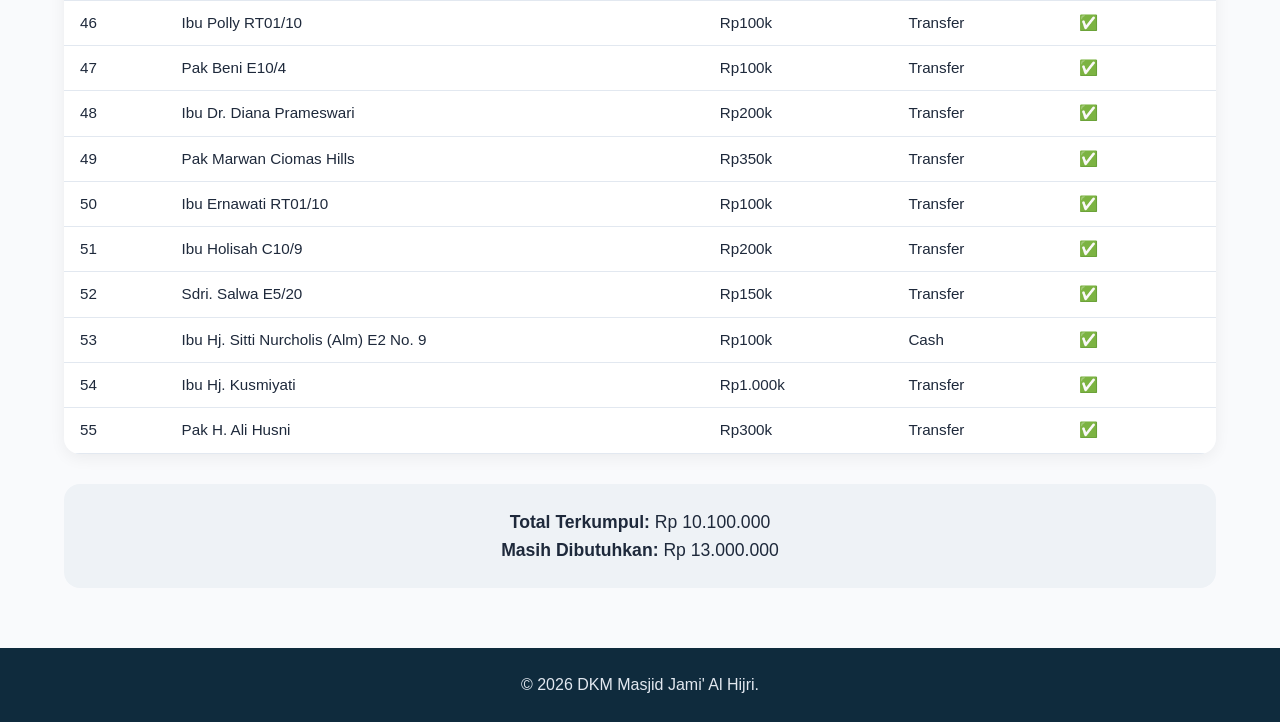
==== commit 374131e3: "Update donasi.html" ====
--- a/donasi.html
+++ b/donasi.html
@@ -141,9 +141,7 @@
             <div class="donasi-total">
                 <p><strong>Total Terkumpul:</strong> Rp 10.100.000</p>
                 <p><strong>Masih Dibutuhkan:</strong> Rp 13.000.000</p>
-                <div class="progress-bar">
-                    <div class="progress-fill" style="width: 43%;">43%</div>
-                </div>
+               
             </div>
         </div>
     </section>
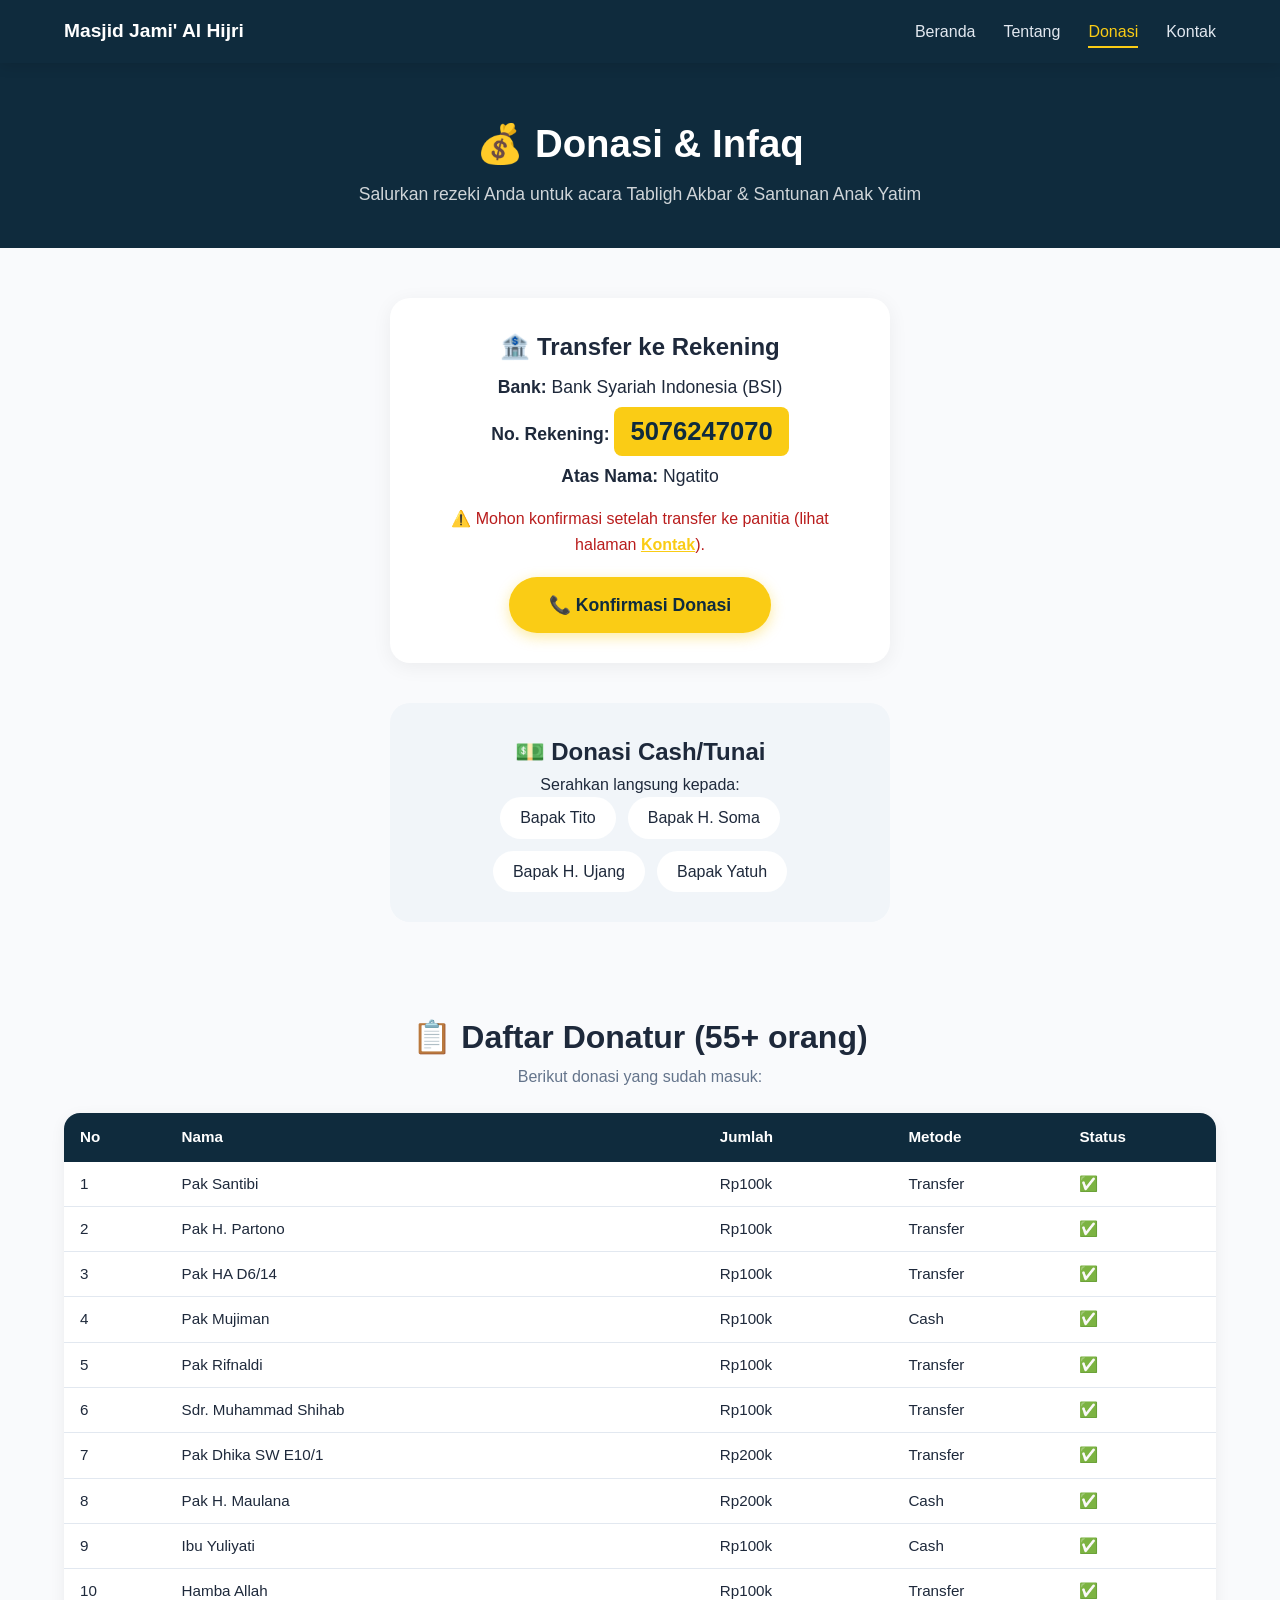
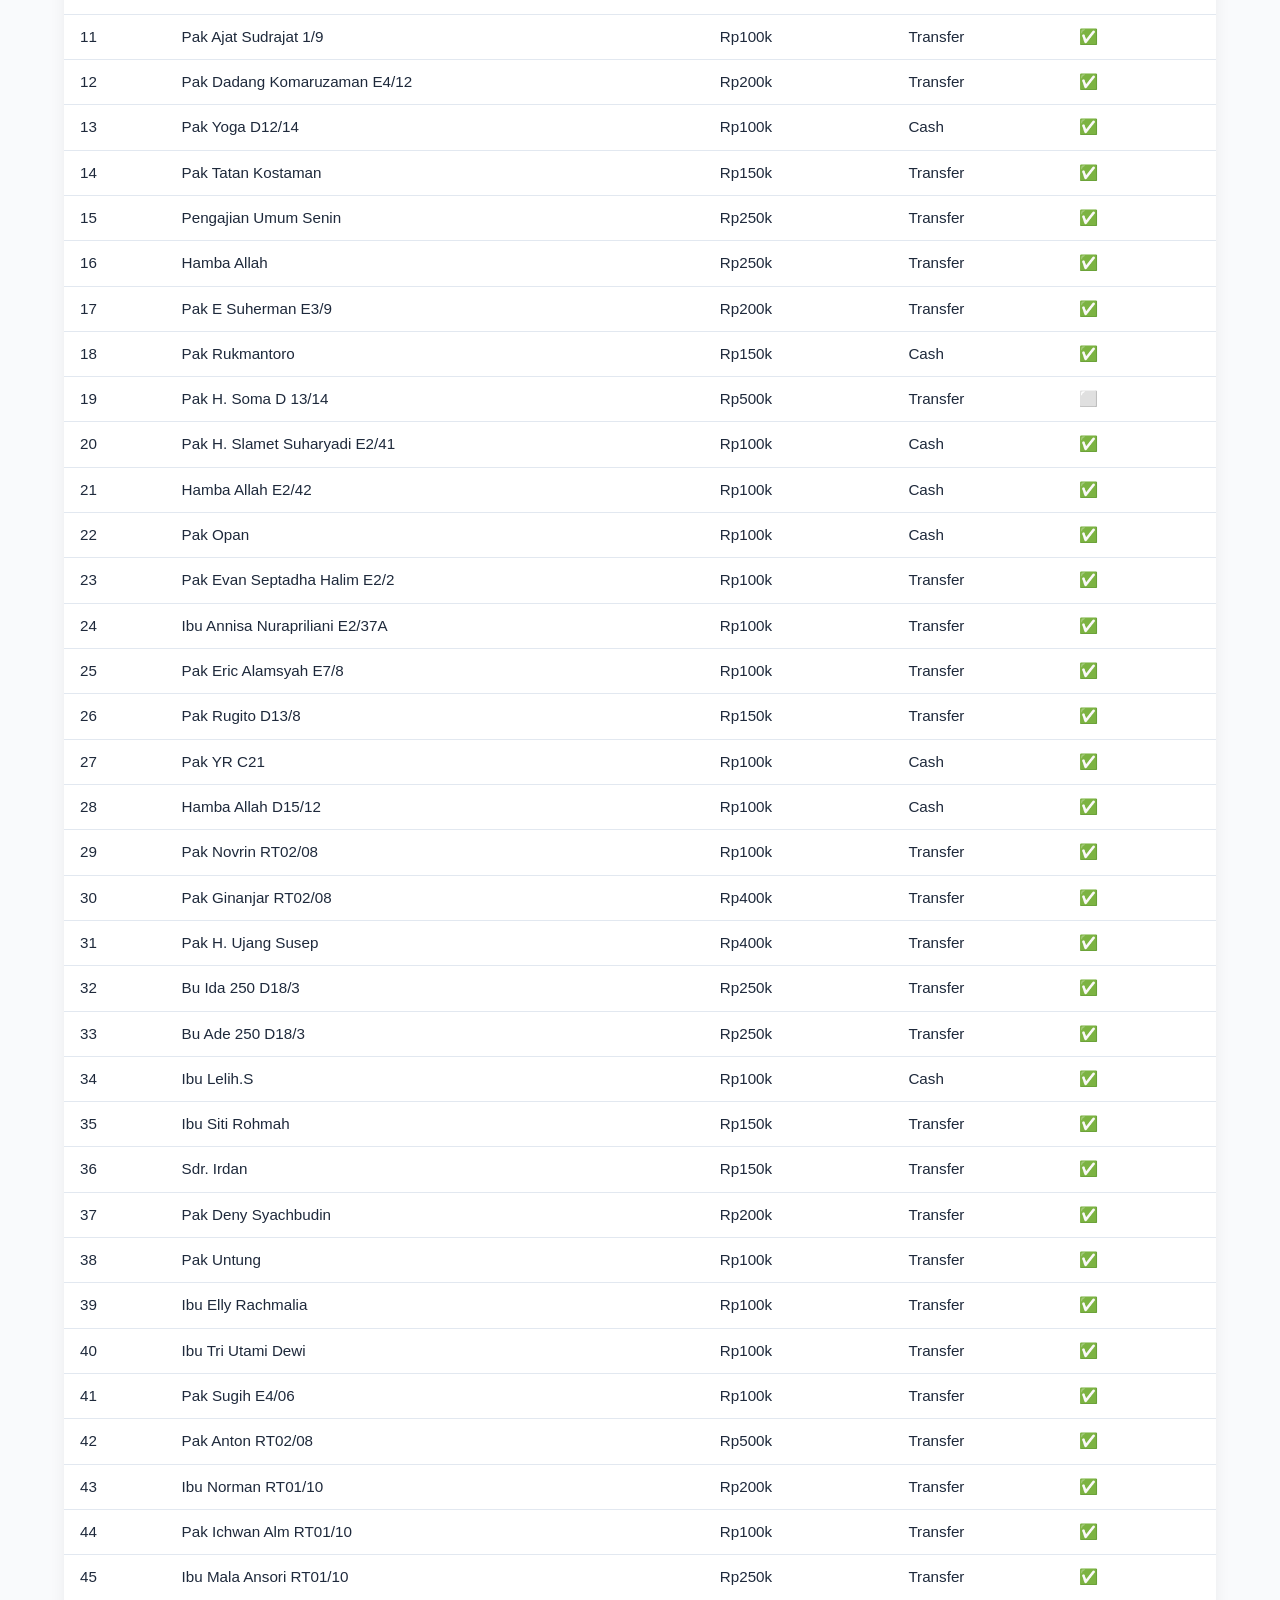
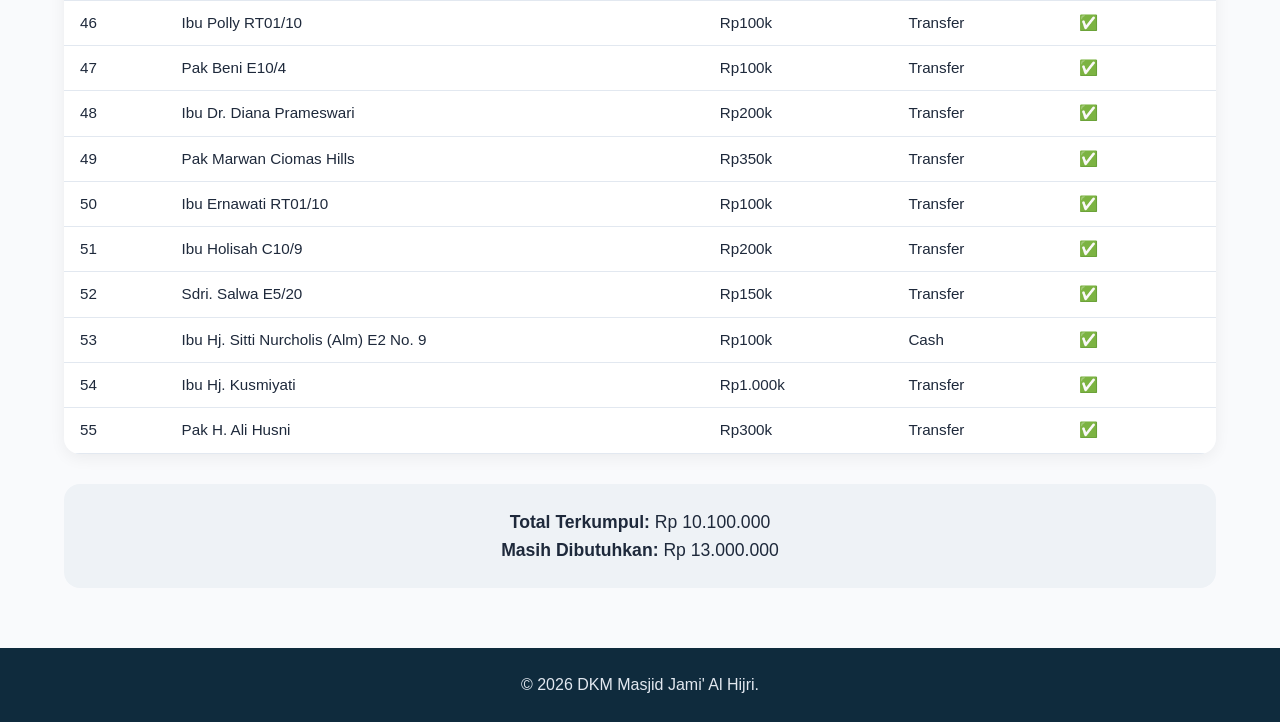
==== commit d29b88a0: "Update donasi.html" ====
--- a/donasi.html
+++ b/donasi.html
@@ -43,7 +43,7 @@
                     <p><strong>Atas Nama:</strong> Ngatito</p>
                 </div>
                 <p class="rekening-catatan">
-                    ⚠️ Mohon konfirmasi setelah transfer ke panitia (lihat halaman Kontak).
+                    ⚠️ Mohon konfirmasi setelah transfer ke panitia (lihat halaman <a href="kontak.html" style="color: #facc15; font-weight: 600;">Kontak</a>).
                 </p>
                 <a href="kontak.html" class="btn-primary">📞 Konfirmasi Donasi</a>
             </div>
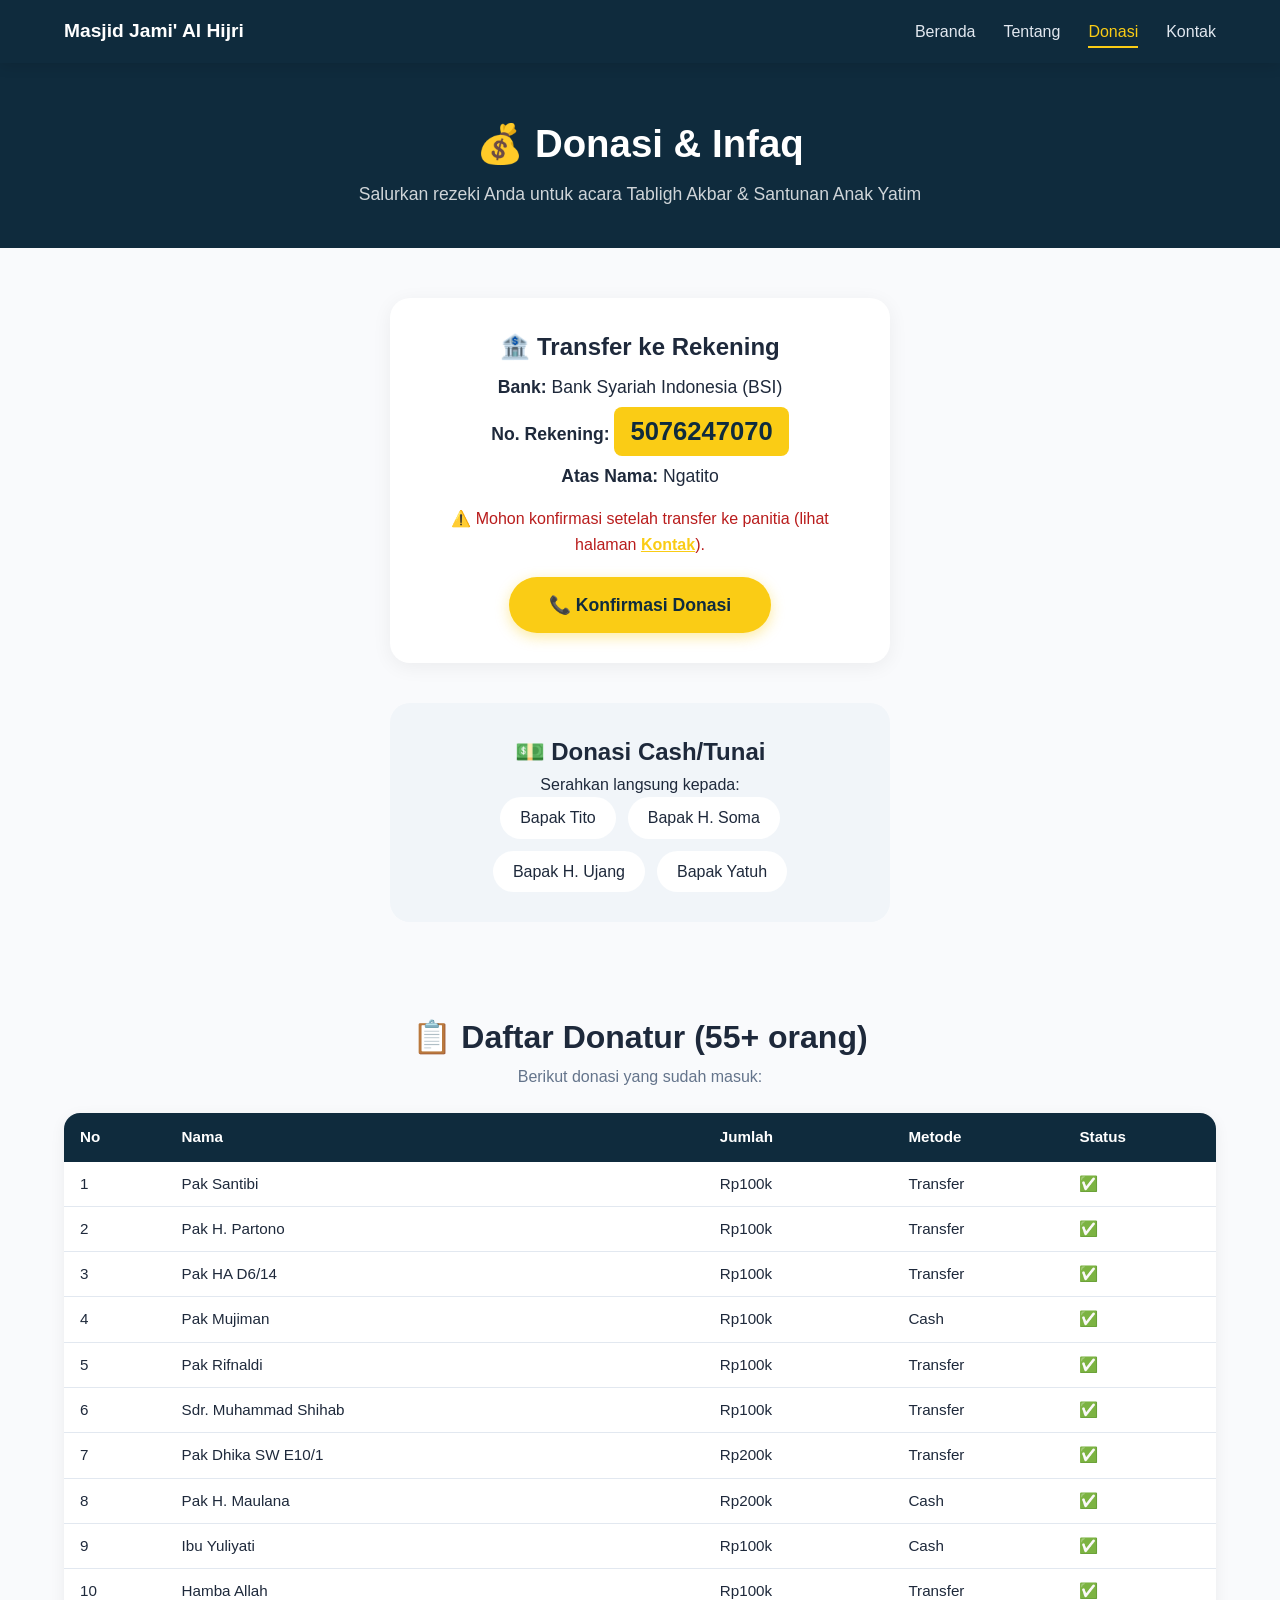
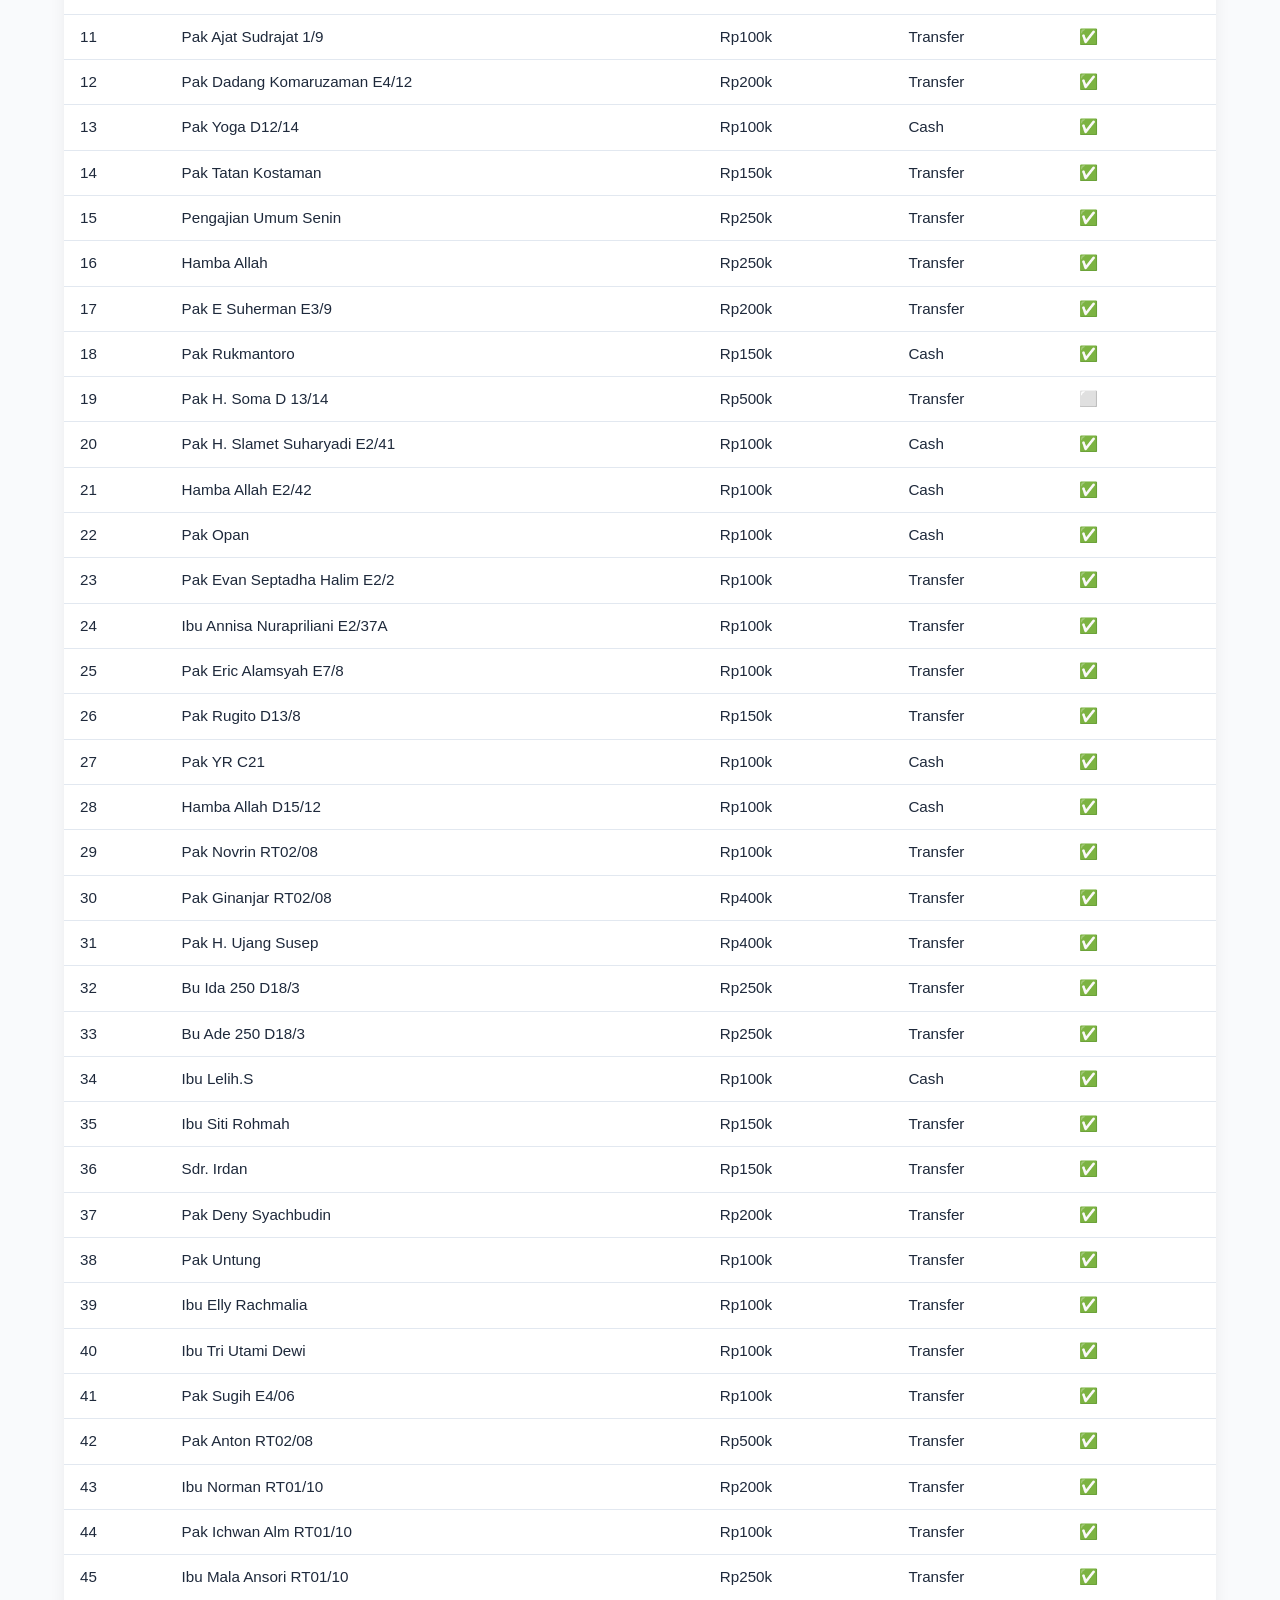
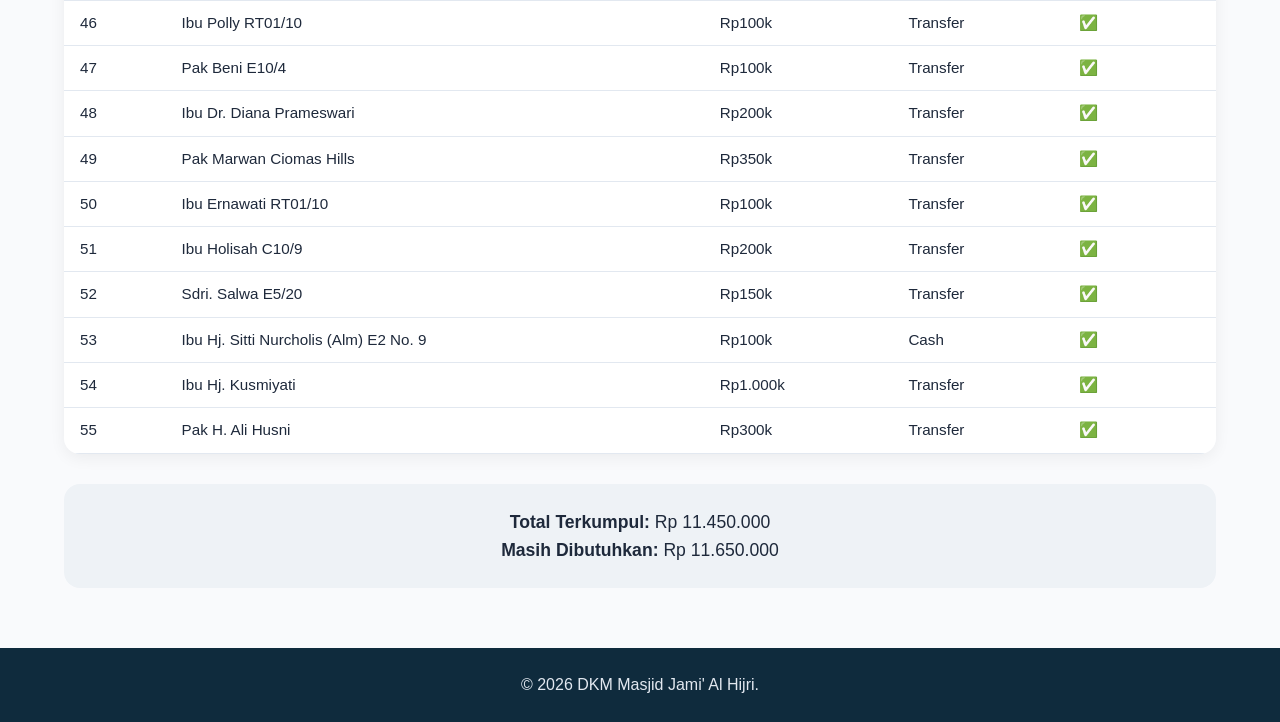
==== commit 9628e61c: "Update donasi.html" ====
--- a/donasi.html
+++ b/donasi.html
@@ -139,8 +139,8 @@
             </div>
 
             <div class="donasi-total">
-                <p><strong>Total Terkumpul:</strong> Rp 10.100.000</p>
-                <p><strong>Masih Dibutuhkan:</strong> Rp 13.000.000</p>
+                <p><strong>Total Terkumpul:</strong> Rp 11.450.000</p>
+                <p><strong>Masih Dibutuhkan:</strong> Rp 11.650.000</p>
                
             </div>
         </div>
--- a/css/style.css
+++ b/css/style.css
@@ -135,6 +135,7 @@
     margin: 4px 0;
 }
 
+/* ===== BUTTONS ===== */
 .btn-primary {
     display: inline-block;
     background: #facc15;
@@ -152,6 +153,25 @@
     background: #eab308;
     transform: scale(1.03);
     box-shadow: 0 6px 20px rgba(250, 204, 21, 0.5);
+}
+
+/* ===== TOMBOL SECONDARY ===== */
+.btn-secondary {
+    display: inline-block;
+    background: transparent;
+    color: #fff;
+    padding: 14px 40px;
+    border-radius: 40px;
+    font-weight: 700;
+    font-size: 1.1rem;
+    text-decoration: none;
+    transition: all 0.3s;
+    border: 2px solid #fff;
+}
+
+.btn-secondary:hover {
+    background: rgba(255, 255, 255, 0.15);
+    transform: scale(1.03);
 }
 
 /* ===== STATS ===== */
@@ -841,7 +861,8 @@
         padding: 10px 16px;
     }
 
-    .btn-primary {
+    .btn-primary,
+    .btn-secondary {
         padding: 12px 28px;
         font-size: 1rem;
     }
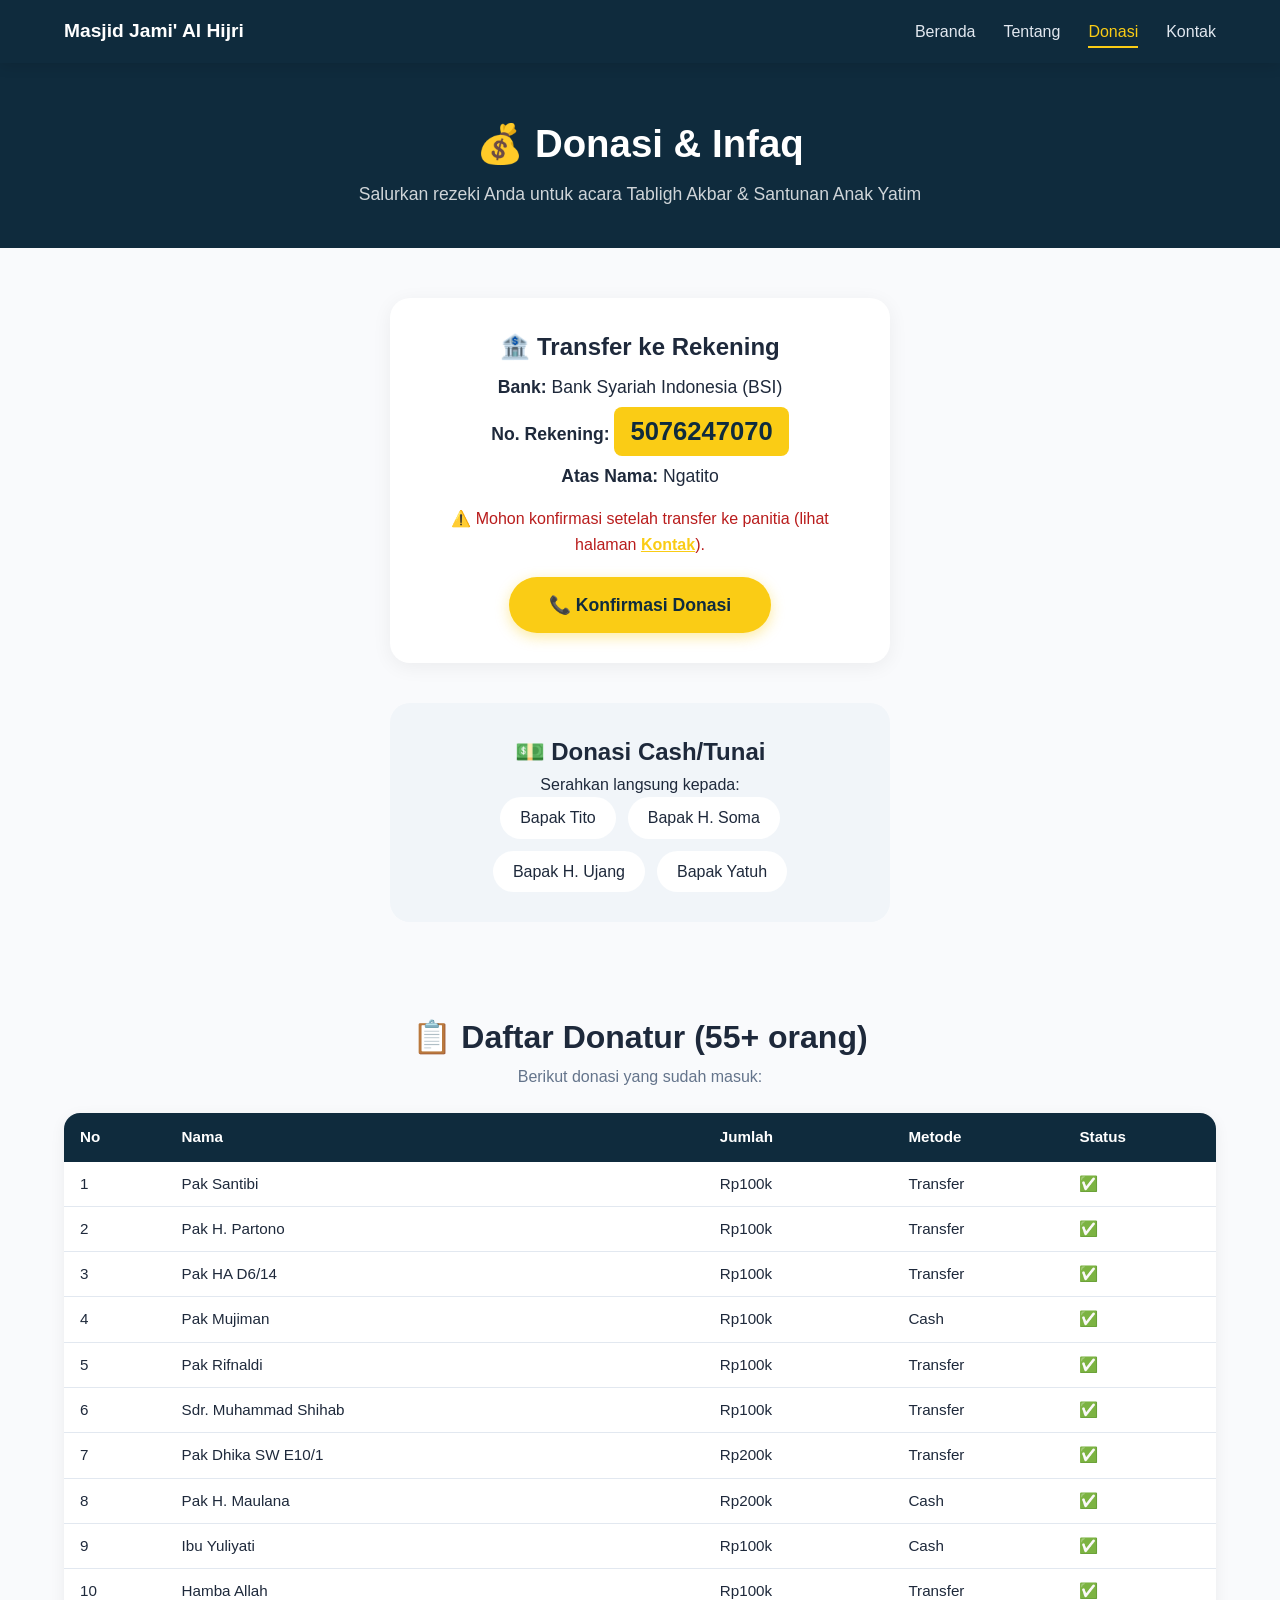
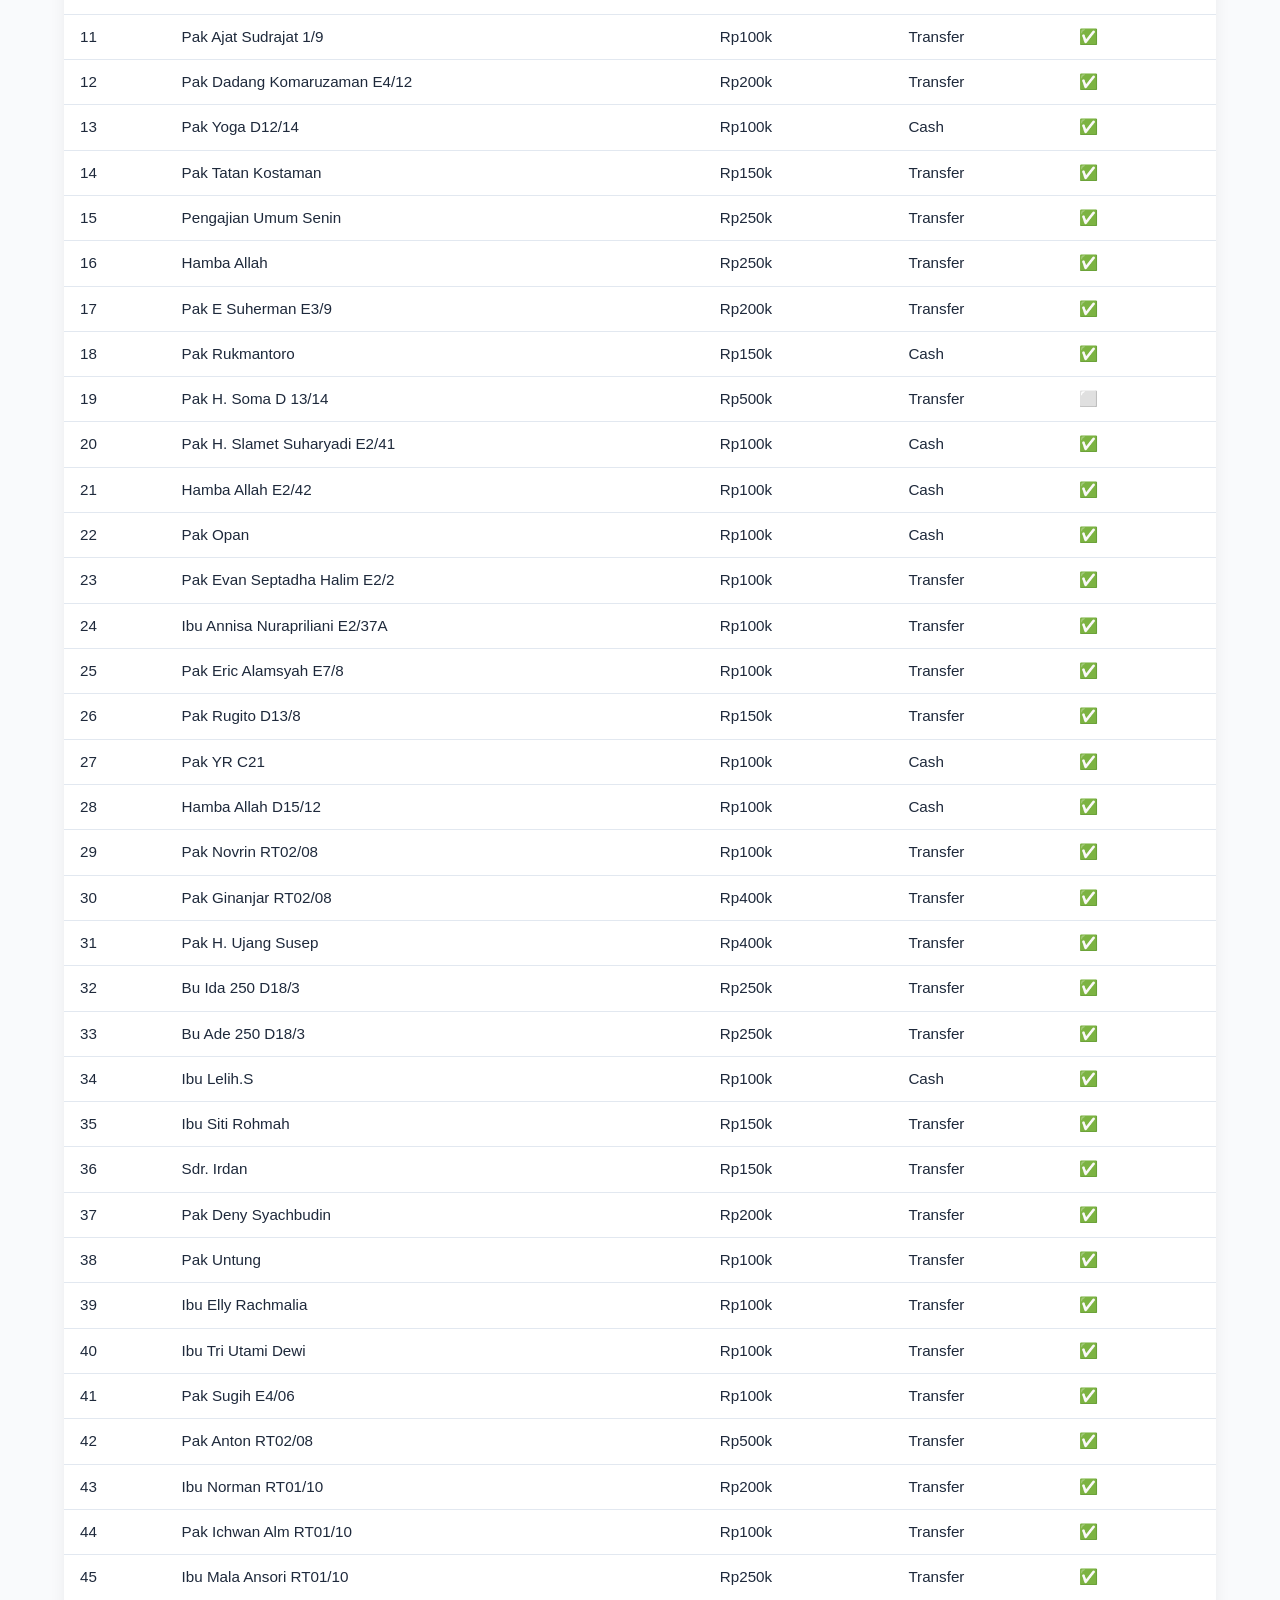
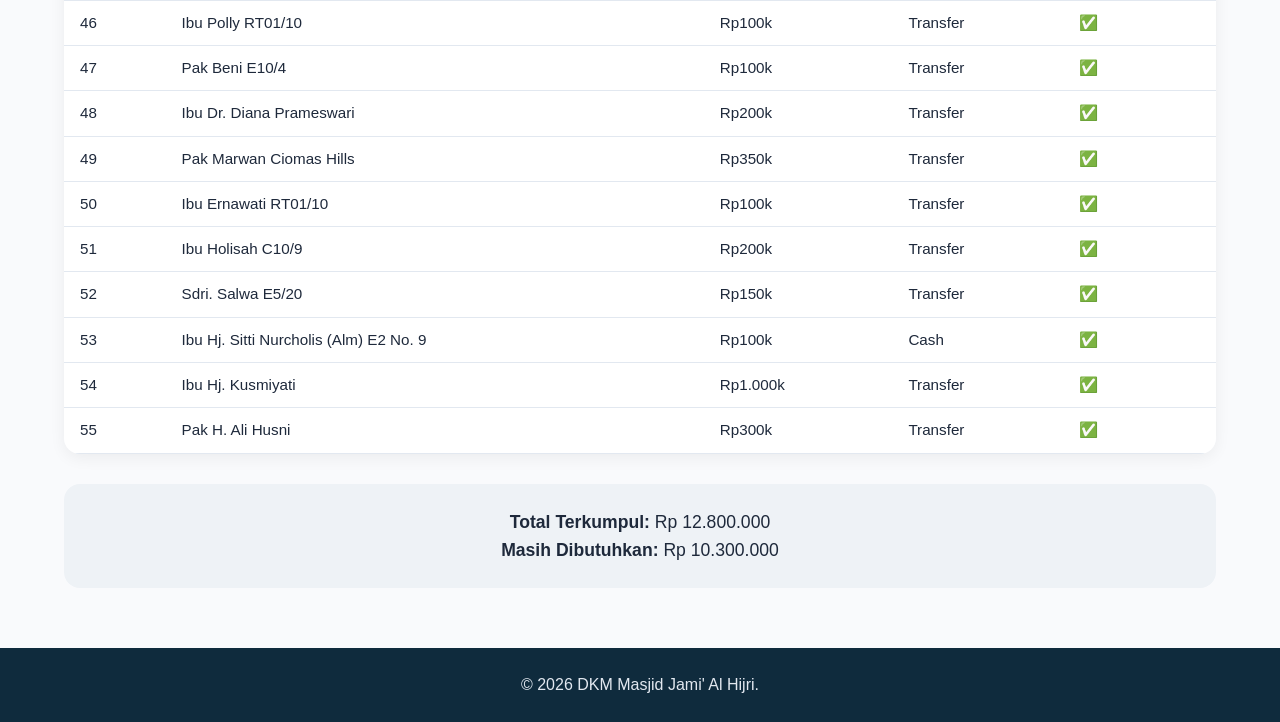
==== commit 3986ad95: "Update donasi.html" ====
--- a/donasi.html
+++ b/donasi.html
@@ -139,8 +139,8 @@
             </div>
 
             <div class="donasi-total">
-                <p><strong>Total Terkumpul:</strong> Rp 11.450.000</p>
-                <p><strong>Masih Dibutuhkan:</strong> Rp 11.650.000</p>
+                <p><strong>Total Terkumpul:</strong> Rp 12.800.000</p>
+                <p><strong>Masih Dibutuhkan:</strong> Rp 10.300.000</p>
                
             </div>
         </div>
